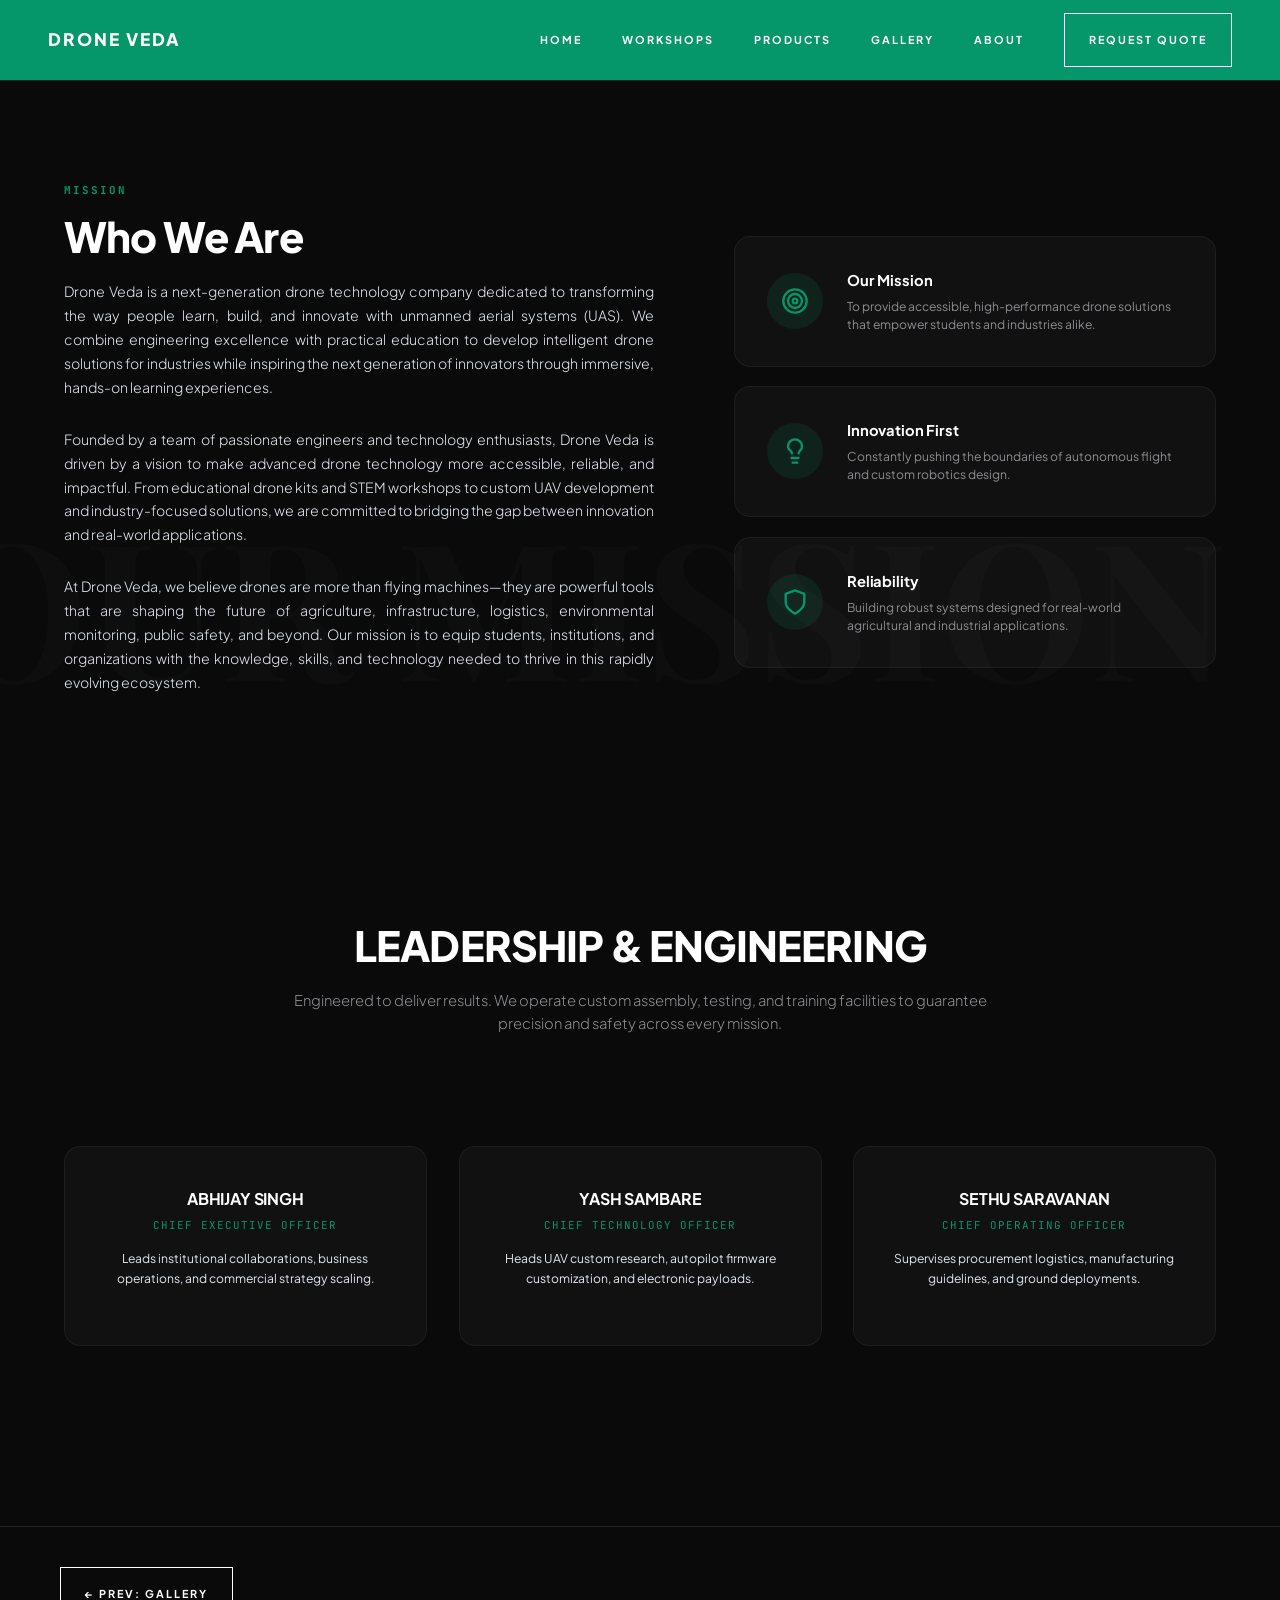
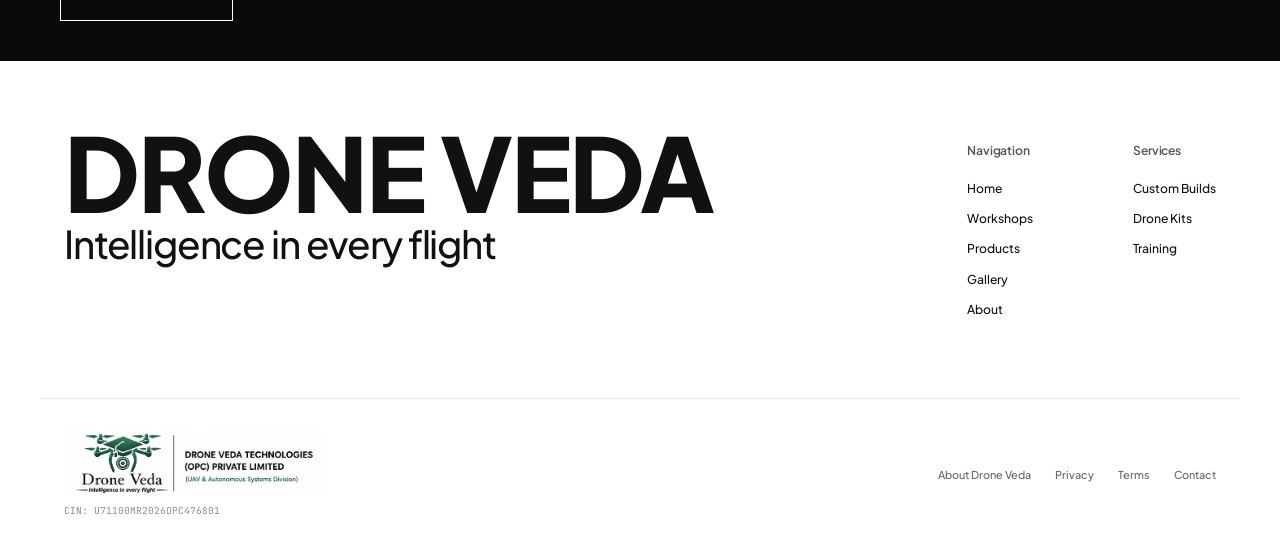
==== pages/about.html @ 7bd740e3 "Refactor directory structure into assets and multi-page layouts; update pages and navigation" ====
<!DOCTYPE html>
<html lang="en">

<head>
  <meta charset="UTF-8">
  <meta name="viewport" content="width=device-width, initial-scale=1.0">
  <meta name="description"
    content="Drone Veda - Commercial UAV systems, custom industrial drones, autonomous agriculture, and institutional robotics training.">
  <title>DRONE VEDA | Intelligence in every flight.</title>

  <link rel="preconnect" href="https://fonts.googleapis.com">
  <link rel="preconnect" href="https://fonts.gstatic.com" crossorigin>
  <link
    href="https://fonts.googleapis.com/css2?family=Playfair+Display:ital,wght@0,400;0,700;1,400&family=Plus+Jakarta+Sans:wght@300;400;500;600;700;800&family=JetBrains+Mono:wght@400;700&display=swap"
    rel="stylesheet">
  <link rel="stylesheet" href="../assets/css/style.css">
</head>

<body>
  <header class="navbar">
    <div class="nav-container">
      <a href="../index.html" class="nav-logo">
        <span class="logo-text">DRONE VEDA</span>
      </a>

      <button class="mobile-toggle" aria-label="Toggle Menu" aria-expanded="false">
        <span class="bar"></span>
        <span class="bar"></span>
        <span class="bar"></span>
      </button>

      <nav class="nav-menu">
        <a href="../index.html" class="nav-link">HOME</a>
        <a href="workshops.html" class="nav-link">WORKSHOPS</a>
        <a href="products.html" class="nav-link">PRODUCTS</a>
        <a href="gallery.html" class="nav-link">GALLERY</a>
        <a href="about.html" class="nav-link active">ABOUT</a>
        <a href="../index.html#contact" class="btn">REQUEST QUOTE</a>
      </nav>
    </div>
  </header>

  <div class="noise-overlay"></div>

  <main style="position: relative; overflow-x: clip;">
    <div>

      <section id="about" class="section" style="padding-top: 180px; padding-bottom: 180px; position: relative;">
        <div class="reveal"
          style="position: absolute; top: 30%; left: -5%; font-size: 15rem; font-family: var(--font-serif); font-weight: 700; color: rgba(255,255,255,0.02); z-index: 0; white-space: nowrap; pointer-events: none;">
          OUR MISSION</div>

        <div class="container">
          <div class="about-grid" style="margin-bottom: 120px; align-items: center;">
            <div class="about-content reveal">
              <span class="section-label">MISSION</span>
              <h2 class="section-title" style="text-transform: none;">Who We Are</h2>

              <p class="about-text">Drone Veda is a next-generation drone technology company dedicated to transforming
                the way people learn, build, and innovate with unmanned aerial systems (UAS). We combine engineering
                excellence with practical education to develop intelligent drone solutions for industries while
                inspiring the next generation of innovators through immersive, hands-on learning experiences.</p>
              <p class="about-text">Founded by a team of passionate engineers and technology enthusiasts, Drone Veda is
                driven by a vision to make advanced drone technology more accessible, reliable, and impactful. From
                educational drone kits and STEM workshops to custom UAV development and industry-focused solutions, we
                are committed to bridging the gap between innovation and real-world applications.</p>
              <p class="about-text">At Drone Veda, we believe drones are more than flying machines—they are powerful
                tools that are shaping the future of agriculture, infrastructure, logistics, environmental monitoring,
                public safety, and beyond. Our mission is to equip students, institutions, and organizations with the
                knowledge, skills, and technology needed to thrive in this rapidly evolving ecosystem.</p>

            </div>

            <div class="about-cards reveal-group" style="display: flex; flex-direction: column; gap: 20px;">
              <div class="reveal-item">
                <div class="feature-card glass-card"
                  style="padding: 32px; display: flex; gap: 24px; align-items: center;">
                  <div class="icon"
                    style="color: var(--logo-green); flex-shrink: 0; display: flex; align-items: center; justify-content: center; width: 56px; height: 56px; background: rgba(16, 185, 129, 0.1); border-radius: 50%;">
                    <svg width="28" height="28" viewBox="0 0 24 24" fill="none" stroke="currentColor" stroke-width="2"
                      stroke-linecap="round" stroke-linejoin="round">
                      <circle cx="12" cy="12" r="10"></circle>
                      <circle cx="12" cy="12" r="6"></circle>
                      <circle cx="12" cy="12" r="2"></circle>
                    </svg>
                  </div>
                  <div>
                    <h4
                      style="font-size: 1.15rem; font-weight: 700; color: var(--text-primary); margin-bottom: 6px; font-family: var(--font-family);">
                      Our Mission</h4>
                    <p style="color: var(--text-muted); font-size: 0.95rem; line-height: 1.5; margin: 0;">To provide
                      accessible, high-performance drone solutions that empower students and industries alike.</p>
                  </div>
                </div>
              </div>

              <div class="reveal-item">
                <div class="feature-card glass-card"
                  style="padding: 32px; display: flex; gap: 24px; align-items: center;">
                  <div class="icon"
                    style="color: var(--logo-green); flex-shrink: 0; display: flex; align-items: center; justify-content: center; width: 56px; height: 56px; background: rgba(16, 185, 129, 0.1); border-radius: 50%;">
                    <svg align-items="center" ; width="28" height="28" viewBox="0 0 24 24" fill="none"
                      stroke="currentColor" stroke-width="2" stroke-linecap="round" stroke-linejoin="round">
                      <path d="M9 18h6"></path>
                      <path d="M10 22h4"></path>
                      <path
                        d="M15.09 14c.18-.98.65-1.74 1.41-2.5A4.65 4.65 0 0 0 18 8 6 6 0 0 0 6 8c0 1.5.8 2.8 2 3.5.75.75 1.23 1.52 1.41 2.5">
                      </path>
                    </svg>
                  </div>
                  <div>
                    <h4
                      style="font-size: 1.15rem; font-weight: 700; color: var(--text-primary); margin-bottom: 6px; font-family: var(--font-family);">
                      Innovation First</h4>
                    <p style="color: var(--text-muted); font-size: 0.95rem; line-height: 1.5; margin: 0;">Constantly
                      pushing the boundaries of autonomous flight and custom robotics design.</p>
                  </div>
                </div>
              </div>

              <div class="reveal-item">
                <div class="feature-card glass-card"
                  style="padding: 32px; display: flex; gap: 24px; align-items: center;">
                  <div class="icon"
                    style="color: var(--logo-green); flex-shrink: 0; display: flex; align-items: center; justify-content: center; width: 56px; height: 56px; background: rgba(16, 185, 129, 0.1); border-radius: 50%;">
                    <svg width="28" height="28" viewBox="0 0 24 24" fill="none" stroke="currentColor" stroke-width="2"
                      stroke-linecap="round" stroke-linejoin="round">
                      <path d="M12 22s8-4 8-10V5l-8-3-8 3v7c0 6 8 10 8 10z"></path>
                    </svg>
                  </div>
                  <div>
                    <h4
                      style="font-size: 1.15rem; font-weight: 700; color: var(--text-primary); margin-bottom: 6px; font-family: var(--font-family);">
                      Reliability</h4>
                    <p style="color: var(--text-muted); font-size: 0.95rem; line-height: 1.5; margin: 0;">Building
                      robust systems designed for real-world agricultural and industrial applications.</p>
                  </div>
                </div>
              </div>

            </div>
          </div>

          <div class="section-header reveal"
            style="text-align: center; margin-left: auto; margin-right: auto; margin-top: 200px;">
            <h2 class="section-title">LEADERSHIP & ENGINEERING</h2>
            <p class="section-desc">Engineered to deliver results. We operate custom assembly, testing, and training
              facilities to guarantee precision and safety across every mission.</p>
          </div>

          <div class="projects-grid reveal-group">
            <div class="reveal-item">
              <div class="project-card glass-card"
                style="padding: 40px; text-align: center; display: flex; flex-direction: column; align-items: center;">
                <h4
                  style="font-size: 1.25rem; font-weight: 700; text-transform: uppercase; margin-bottom: 6px; font-family: var(--font-family);">
                  ABHIJAY SINGH</h4>
                <p
                  style="color: var(--logo-green); font-size: 0.85rem; letter-spacing: 1px; text-transform: uppercase; margin-bottom: 16px; font-family: var(--font-mono);">
                  CHIEF EXECUTIVE OFFICER</p>
                <p style="font-size: 0.95rem; line-height: 1.6;">Leads institutional collaborations, business
                  operations, and commercial strategy scaling.</p>
              </div>
            </div>

            <div class="reveal-item">
              <div class="project-card glass-card"
                style="padding: 40px; text-align: center; display: flex; flex-direction: column; align-items: center;">
                <h4
                  style="font-size: 1.25rem; font-weight: 700; text-transform: uppercase; margin-bottom: 6px; font-family: var(--font-family);">
                  YASH SAMBARE</h4>
                <p
                  style="color: var(--logo-green); font-size: 0.85rem; letter-spacing: 1px; text-transform: uppercase; margin-bottom: 16px; font-family: var(--font-mono);">
                  CHIEF TECHNOLOGY OFFICER</p>
                <p style="font-size: 0.95rem; line-height: 1.6;">Heads UAV custom research, autopilot firmware
                  customization, and electronic payloads.</p>
              </div>
            </div>

            <div class="reveal-item">
              <div class="project-card glass-card"
                style="padding: 40px; text-align: center; display: flex; flex-direction: column; align-items: center;">
                <h4
                  style="font-size: 1.25rem; font-weight: 700; text-transform: uppercase; margin-bottom: 6px; font-family: var(--font-family);">
                  SETHU SARAVANAN</h4>
                <p
                  style="color: var(--logo-green); font-size: 0.85rem; letter-spacing: 1px; text-transform: uppercase; margin-bottom: 16px; font-family: var(--font-mono);">
                  CHIEF OPERATING OFFICER</p>
                <p style="font-size: 0.95rem; line-height: 1.6;">Supervises procurement logistics, manufacturing
                  guidelines, and ground deployments.</p>
              </div>
            </div>
          </div>
        </div>
      </section>
      <div class="page-navigation"
        style="display: flex; justify-content: space-between; max-width: 1200px; margin: 0 auto; padding: 40px 20px;">
        <a href="gallery.html" class="btn"
          style="background: transparent; border: 1px solid var(--border-color);">&larr; PREV: GALLERY</a>
        <div></div>
      </div>

      <footer class="modern-footer">
        <div class="footer-top container">
          <div class="footer-brand" style="display: flex; flex-direction: column; gap: 10px;">
            <h1 class="huge-footer-text" style="font-size: 8vw; margin-bottom: 0; margin-top: -10px;">DRONE VEDA</h1>
            <div class="footer-tagline-huge">
              Intelligence in every flight
            </div>
          </div>
          <div class="footer-links-grid">
            <div class="footer-column">
              <h4 class="footer-col-title">Navigation</h4>
              <a href="../index.html" class="footer-link">Home</a>
              <a href="workshops.html" class="footer-link">Workshops</a>
              <a href="products.html" class="footer-link">Products</a>
              <a href="gallery.html" class="footer-link">Gallery</a>
              <a href="about.html" class="footer-link">About</a>
            </div>
                        <div class="footer-column">
              <h4 class="footer-col-title">Services</h4>
              <a href="products.html" class="footer-link">Custom Builds</a>
              <a href="products.html" class="footer-link">Drone Kits</a>
              <a href="workshops.html" class="footer-link">Training</a>
            </div>
          </div>
        </div>



        <div class="footer-bottom-bar container">
          <div style="display: flex; flex-direction: column; gap: 4px;">
            <a href="../index.html" class="footer-logo-small">
            <img src="../assets/img/logo-footer.png" alt="Drone Veda" style="height: 64px;">
          </a>
            <span style="font-size: 0.75rem; color: var(--text-muted); font-family: var(--font-mono);">CIN: U71100MR2026OPC476801</span>
          </div>
          <div class="footer-legal-links">
            <a href="about.html" class="footer-link-small">About Drone Veda</a>
            <a href="privacy.html" class="footer-link-small">Privacy</a>
            <a href="terms.html" class="footer-link-small">Terms</a>
            <a href="../index.html#contact" class="footer-link-small">Contact</a>
          </div>
        </div>
      </footer>
    </div>
  </main>

  <script src="../assets/js/script.js"></script>
</body>

</html>
---- assets/css/style.css ----
:root {
  --bg-primary: #0a0a0a;
  --bg-secondary: #0a0a0a;
  --bg-tertiary: #0a0a0a;
  --bg-alt: ;
  --logo-green: #059669; 
  
  --text-primary: #ffffff;
  --text-secondary: #e2e8f0;
  --text-muted: #8e8e93;
  
  --accent-color: var(--logo-green);
  --accent-hover: #047857;
  
  --border-color: #222222;
  --border-hover: #333333;
  
  --error-color: #fa4856;
  --success-color: var(--logo-green);
  
  --glass-bg: rgba(10, 10, 10, 0.65);
  --glass-border: rgba(255, 255, 255, 0.08);
  --glass-shadow: 0 8px 32px 0 rgba(0, 0, 0, 0.5);
  
  --font-family: 'Plus Jakarta Sans', system-ui, -apple-system, sans-serif;
  --font-serif: 'Playfair Display', serif;
  --font-mono: 'JetBrains Mono', monospace;
  
  --transition-fast: 0.15s ease;
  --transition-normal: 0.3s cubic-bezier(0.16, 1, 0.3, 1);
  --transition-slow: 0.8s cubic-bezier(0.16, 1, 0.3, 1);
  
  --max-width: 1200px;
}

*, *::before, *::after {
  box-sizing: border-box;
  margin: 0;
  padding: 0;
}

html {
  font-size: 80%;
  scroll-behavior: smooth;
  scrollbar-width: thin;
  scrollbar-color: var(--border-hover) var(--bg-primary);
}

/* FIXED: Changed overflow-x: hidden to overflow-x: clip */
body {
  font-family: var(--font-family);
  background-color: var(--bg-primary);
  color: var(--text-secondary);
  line-height: 1.5;
  overflow-x: clip; 
  -webkit-font-smoothing: antialiased;
  -moz-osx-font-smoothing: grayscale;
}
x
.noise-overlay {
  position: fixed;
  top: 0; left: 0; width: 100vw; height: 100vh;
  pointer-events: none;
  z-index: 9999;
  opacity: 0.02; 
  background-image: radial-gradient(rgb(23, 23, 23) 1px, transparent 1.5px);
  background-size: 5px 5px;
}

.bg-alt {
  background-color: var(--bg-alt) !important;
}

.bg-logo-green {
  background: var(--logo-green) !important;
}

.bg-logo-green .section-title, 
.bg-logo-green .section-label,
.bg-logo-green .section-desc {
  color: #ffffff;
}
.bg-logo-green .btn-primary {
  border-color: #ffffff;
  color: #ffffff;
}
.bg-logo-green .btn-primary:hover {
  background-color: #ffffff;
  color: var(--logo-green);
}

.text-accent {
  color: var(--logo-green);
}

:focus-visible {
  outline: 2px solid var(--text-primary);
  outline-offset: 4px;
}

.container {
  width: 100%;
  max-width: var(--max-width);
  margin: 0 auto;
  padding: 0 24px;
}

.section {
  padding: 120px 0;
  border-bottom: 1px solid var(--border-color);
  scroll-margin-top: 80px;
  min-height: 100vh;
  display: flex;
  flex-direction: column;
  justify-content: center;
}

@media (max-width: 768px) {
  .section {
    padding: 80px 0;
    min-height: auto;
  }
}

.bg-contrast {
  background-color: var(--bg-tertiary) !important;
}

.spacious-divider {
  border: 0;
  height: 1px;
  background: rgba(255, 255, 255, 0.1);
  margin: 0 auto;
  width: 90%;
  max-width: var(--max-width);
}

.section-header {
  max-width: 700px;
  margin-bottom: 60px;
}

.section-label {
  display: inline-block;
  font-family: var(--font-mono);
  font-size: 0.85rem;
  font-weight: 700;
  color: var(--logo-green);
  text-transform: uppercase;
  letter-spacing: 2px;
  margin-bottom: 16px;
}

.section-title {
  font-size: clamp(2.2rem, 4.5vw, 3.25rem);
  font-weight: 800;
  line-height: 1.1;
  color: var(--text-primary);
  margin-bottom: 20px;
  letter-spacing: -0.02em;
  text-transform: uppercase;
}

.section-desc {
  font-size: 1.15rem;
  color: var(--text-muted);
  line-height: 1.6;
  font-weight: 300;
}

h1, h2, h3, h4, h5, h6 {
  color: var(--text-primary);
  letter-spacing: -0.01em;
}

a {
  color: inherit;
  text-decoration: none;
  transition: color var(--transition-fast);
}

.btn {
  display: inline-flex !important;
  align-items: center !important;
  justify-content: center !important;
  font-family: var(--font-family) !important;
  font-size: 0.85rem !important;
  font-weight: 700 !important;
  text-transform: uppercase !important;
  letter-spacing: 2px !important;
  padding: 12px 24px !important;
  cursor: pointer !important;
  white-space: nowrap !important;
  transition: all var(--transition-normal) !important;
  
  border: 1px solid #fff !important;
  background-color: transparent !important;
  color: #fff !important;
  text-decoration: none !important;
  
  min-height: 54px !important;
  position: relative !important;
  overflow: hidden !important;
  text-align: center !important;
  width: auto !important;
  box-shadow: none !important;
}

@media (max-width: 768px) {
  .btn {
    width: 100% !important;
    padding: 16px 20px !important;
  }
}

.btn:hover {
  border-color: transparent !important;
  color: #000 !important;
  background-color: #fff !important;
  box-shadow: none !important;
}

.btn:active {
  background-color: var(--bg-primary) !important;
  border-color: var(--bg-primary) !important;
  color: var(--text-primary) !important;
}

.btn-block {
  display: flex;
  width: 100%;
}

.navbar {
  position: fixed;
  top: 0;
  left: 0;
  right: 0;
  z-index: 100;
  background-color: var(--logo-green);
  backdrop-filter: blur(20px);
  -webkit-backdrop-filter: blur(20px);
  border-bottom: 1px solid var(--border-color);
  transition: background-color var(--transition-normal), padding var(--transition-normal);
}

.nav-container {
  display: flex;
  align-items: center;
  justify-content: space-between;
  height: 80px;
  max-width: 100%;
  margin: 0 auto;
  padding: 0 48px;
}

.nav-logo {
  display: flex;
  align-items: center;
  gap: 12px;
}

.logo-text {
  font-size: 1.35rem;
  font-weight: 800;
  letter-spacing: 2px;
  color: var(--text-primary);
}

.nav-menu {
  display: flex;
  align-items: center;
  gap: 40px;
}

.nav-link {
  font-size: 0.85rem;
  font-weight: 700;
  text-transform: uppercase;
  letter-spacing: 2px;
  color: var(--text-primary);
  padding: 8px 0;
  position: relative;
}

.nav-link::after {
  content: '';
  position: absolute;
  bottom: 0;
  left: 0;
  width: 100%;
  height: 1px;
  background-color: var(--text-primary);
  transform: scaleX(0);
  transform-origin: right;
  transition: transform var(--transition-normal);
}

.nav-link:hover::after {
  transform: scaleX(1);
  transform-origin: left;
}

.mobile-toggle {
  display: none;
  flex-direction: column;
  justify-content: space-between;
  width: 20px;
  height: 14px;
  background: transparent;
  border: none;
  cursor: pointer;
  z-index: 105;
}

.mobile-toggle .bar {
  width: 100%;
  height: 2px;
  background-color: var(--text-primary);
  transition: transform var(--transition-normal), opacity var(--transition-normal);
}

@media (max-width: 768px) {
  .mobile-toggle {
    display: flex;
  }
  
  .nav-menu {
    position: fixed;
    top: 80px;
    left: 0;
    right: 0;
    height: calc(100vh - 80px);
    background-color: rgba(0, 0, 0, 0.85);
    backdrop-filter: blur(20px);
    -webkit-backdrop-filter: blur(20px);
    flex-direction: column;
    padding: 60px 24px;
    gap: 32px;
    transform: translateX(100%);
    transition: transform var(--transition-normal);
    z-index: 99;
    border-top: 1px solid var(--border-color);
  }
  
  .nav-menu.active {
    transform: translateX(0);
  }
  
  .nav-link {
    width: 100%;
    text-align: center;
    font-size: 1.1rem;
    letter-spacing: 3px;
    padding: 12px 0;
  }
  
  .nav-btn {
    width: 100%;
    text-align: center;
    font-size: 1rem;
    letter-spacing: 3px;
    padding: 16px 0;
    margin-top: 24px;
  }
  
  .mobile-toggle[aria-expanded="true"] .bar:nth-child(1) {
    transform: translateY(6px) rotate(45deg);
  }
  
  .mobile-toggle[aria-expanded="true"] .bar:nth-child(2) {
    opacity: 0;
  }
  
  .mobile-toggle[aria-expanded="true"] .bar:nth-child(3) {
    transform: translateY(-6px) rotate(-45deg);
  }
}

.hero-section {
  position: relative;
  height: 100vh;
  display: flex;
  align-items: flex-end;
  padding-bottom: 12%;
  overflow: hidden;
}

.hero-video-container {
  position: absolute;
  top: 0;
  left: 0;
  width: 100%;
  height: 100%;
  z-index: 1;
}

.hero-video {
  width: 100%;
  height: 100%;
  object-fit: cover;
  opacity: 0.7;
}

.hero-overlay {
  position: absolute;
  top: 0;
  left: 0;
  width: 100%;
  height: 100%;
  background: linear-gradient(180deg, 
    rgba(0, 0, 0, 0.4) 0%, 
    rgba(0, 0, 0, 0.7) 60%, 
    rgba(0, 0, 0, 0.95) 100%
  );
  z-index: 2;
}

.hero-content {
  position: relative;
  z-index: 10;
  max-width: 800px;
}

.hero-badge {
  display: inline-block;
  font-size: 1.5rem;
  font-weight: 200;
  text-transform: uppercase;
  letter-spacing: 4px;
  line-height: 1.05;
  color: var(--text-primary);
  margin-bottom: 30px;
}

.hero-title {
  font-size: clamp(3rem, 6vw, 5rem);
  font-weight: 1000;
  line-height: 1.05;
  letter-spacing: 0.02em;
  color: var(--text-primary);
  margin-bottom: 15px;
  text-transform: uppercase;
}

.hero-subtitle {
  font-size: clamp(0.9rem, 2vw, 1rem);
  color: var(--text-secondary);
  line-height: 1.2;
  margin-bottom: 15px;
  max-width: 400px;
  font-weight: 100;
  letter-spacing: 0.2em;
}

.hero-actions {
  display: flex;
  gap: 20px;
  flex-wrap: wrap;
}

@media (max-width: 576px) {
  .hero-actions .btn {
    width: 100%;
  }
}

.projects-grid {
  display: grid;
  grid-template-columns: repeat(3, 1fr);
  gap: 32px;
}

@media (max-width: 992px) {
  .projects-grid {
    grid-template-columns: repeat(2, 1fr);
  }
}

@media (max-width: 768px) {
  .projects-grid {
    grid-template-columns: 1fr;
    gap: 40px;
  }
}

.project-card {
  background-color: var(--bg-secondary);
  border: 1px solid var(--border-color);
  margin-top: 50px;
  height: auto;
  min-height: 200px;
}

.project-image-wrapper {
  position: relative;
  aspect-ratio: 16 / 10;
  width: 100%;
  background-color: var(--bg-tertiary);
  overflow: hidden;
}

.project-img {
  width: 100%;
  height: 100%;
  object-fit: cover;
}

.about-grid {
  display: grid;
  grid-template-columns: 1.1fr 0.9fr;
  gap: 80px;
}

@media (max-width: 992px) {
  .about-grid {
    grid-template-columns: 1fr;
    gap: 60px;
  }
}

.about-text {
  font-size: 1.1rem;
  line-height: 1.7;
  color: var(--text-secondary);
  margin-bottom: 28px;
  font-weight: 300;
  text-align: justify;
}

.contact-grid {
  display: grid;
  grid-template-columns: 0.95fr 1.05fr;
  gap: 80px;
  align-items: flex-start;
}

@media (max-width: 992px) {
  .contact-grid {
    grid-template-columns: 1fr;
    gap: 60px;
  }
}

.trust-box {
  background-color: var(--bg-secondary);
  border: 1px solid var(--border-color);
  padding: 28px;
  min-height: 150px;
  height: auto;
}

.trust-title {
  font-size: 0.9rem;
  font-weight: 700;
  color: var(--text-primary);
  margin-bottom: 5px;
  letter-spacing: 1.5px;
  text-transform: uppercase;
}

.trust-desc {
  font-size: 0.9rem;
  color: var(--text-muted);
  line-height: 1.8;
  font-weight: 300;
}

.form-wrapper {
  background-color: var(--bg-secondary);
  border: 1px solid var(--border-color);
  padding: 48px;
}

@media (max-width: 576px) {
  .form-wrapper {
    padding: 32px 24px;
  }
}

.form-group {
  margin-bottom: 24px;
  position: relative;
}

.form-label {
  display: block;
  font-size: 0.8rem;
  font-weight: 700;
  letter-spacing: 1.5px;
  color: var(--text-primary);
  margin-bottom: 10px;
}

.form-control {
  width: 100%;
  font-family: var(--font-family);
  font-size: 0.95rem;
  background-color: var(--bg-primary);
  border: 1px solid var(--border-color);
  color: var(--text-primary);
  padding: 14px 16px;
  border-radius: 0px;
  transition: border-color var(--transition-fast);
  appearance: none;
}

.form-control::placeholder {
  color: #ffffff;
}

.form-control:focus {
  outline: none;
  border-color: var(--logo-green);
}

.modern-footer {
  background-color: #ffffff;
  color: #111111;
  padding: 80px 0 32px;
  font-family: var(--font-family);
  overflow: hidden;
}

.footer-top {
  display: flex;
  justify-content: space-between;
  align-items: flex-start;
  gap: 60px;
  margin-bottom: 80px;
  flex-wrap: wrap;
}

.footer-tagline-huge {
  font-size: clamp(2rem, 4vw, 3rem);
  font-weight: 500;
  line-height: 1.1;
  letter-spacing: -0.03em;
  max-width: 100%;
  color: #111111;
}

.footer-links-grid {
  display: flex;
  gap: 100px;
}

.footer-column {
  display: flex;
  flex-direction: column;
  gap: 12px;
}

.footer-col-title {
  font-size: 0.95rem;
  font-weight: 600;
  color: #555555;
  margin-bottom: 8px;
}

.footer-link {
  font-size: 0.95rem;
  font-weight: 500;
  color: #111111;
  transition: opacity 0.2s;
}

.footer-link:hover {
  opacity: 0.6;
}

.footer-middle {
  width: 100%;
  display: flex;
  justify-content: center;
  overflow: hidden;
  margin-bottom: 24px;
}

.huge-footer-text {
  font-size: 10.5vw;
  font-weight: 800;
  line-height: 0.8;
  letter-spacing: -0.02em;
  color: #111111;
  text-transform: uppercase;
  margin: 0;
  padding: 0;
  white-space: nowrap;
}

.footer-bottom-bar {
  display: flex;
  justify-content: space-between;
  align-items: center;
  padding-top: 32px;
  border-top: 1px solid rgba(0, 0, 0, 0.1);
  flex-wrap: wrap;
  gap: 24px;
}

.footer-legal-links {
  display: flex;
  gap: 24px;
}

.footer-link-small {
  font-size: 0.85rem;
  font-weight: 500;
  color: #666666;
}

.footer-link-small:hover {
  color: #111111;
}

@media (max-width: 768px) {
  .footer-top {
    flex-direction: column;
    gap: 48px;
  }
  .footer-links-grid {
    gap: 48px;
    width: 100%;
    justify-content: space-between;
  }
  .huge-footer-text {
    font-size: 16vw;
  }
  .footer-bottom-bar {
    flex-direction: column;
    align-items: flex-start;
  }
}

.tier-card { display: flex; flex-direction: column; background: var(--bg-card); padding: 40px; border: 1px solid var(--border-color); }
.tier-card.border-accent { border-top: 4px solid var(--text-primary); }
.tier-name { font-size: 0.75rem; font-weight: 700; letter-spacing: 2px; color: var(--text-muted);}
.tier-title { font-size: 1.5rem; font-weight: 800; margin: 0px 0; color: var(--text-primary); }
.tier-audience { font-size: 0.85rem; color: #aaa; margin-bottom: 24px; letter-spacing: 0.5px; }
.tier-desc { font-size: 0.95rem; margin-bottom: 24px; }
.tier-features { flex-grow: 1; border-top:0px solid var(--border-color); padding-top: 24px; margin-bottom: 32px; padding: 0; list-style: none;}
.tier-features li { font-size: 0.85rem; margin-bottom: 12px; position: relative; padding-left: 24px; color: var(--text-secondary); }
.tier-features li::before { content: ''; position: absolute; left: 0; top: 3px; width: 14px; height: 14px; background-image: url("data:image/svg+xml;charset=UTF-8,%3Csvg xmlns='http://www.w3.org/2000/svg' width='24' height='24' viewBox='0 0 24 24' fill='none' stroke='%238e8e93' stroke-width='2' stroke-linecap='round' stroke-linejoin='round'%3E%3Cpolyline points='9 18 15 12 9 6'%3E%3C/polyline%3E%3C/svg%3E"); background-size: contain; background-repeat: no-repeat; }

.tier-card {
  background-color: var(--bg-secondary);
  border: 1px solid transparent;
}

.trust-box, .tier-card, .project-card, .nav-grid-card {
  /* removed rigid black background overrides so glass-card styling works */
}

.contact-section {
  background: #000000 !important;
}

.grid-4 { display: grid; grid-template-columns: repeat(4, 1fr); gap: 24px; }
.grid-2 { display: grid; grid-template-columns: repeat(2, 1fr); gap: 32px; }
@media (max-width: 992px) { .grid-4 { grid-template-columns: repeat(2, 1fr); } }
@media (max-width: 768px) { .grid-4, .grid-2 { grid-template-columns: 1fr; } }

.glass-panel {
  background: var(--glass-bg);
  backdrop-filter: blur(12px);
  -webkit-backdrop-filter: blur(12px);
  border: 1px solid var(--glass-border);
  box-shadow: var(--glass-shadow);
  border-radius: 12px;
}

.glass-card {
  background: rgba(255, 255, 255, 0.03);
  backdrop-filter: blur(10px);
  -webkit-backdrop-filter: blur(10px);
  border: 1.5px solid rgba(255, 255, 255, 0.05);
  border-radius: 16px;
  box-shadow: 0 0px 0px rgba(0, 0, 0, 0.2);
  transition: border-color 0.2s ease;
}

.glass-card:hover {
  border-color: rgba(39, 110, 101, 0.4);
}

/* --------------------------------------
   VOX-STYLE INTERACTIVE SVG ELEMENTS
   -------------------------------------- */
.vox-element {
  position: absolute;
  pointer-events: auto;
  z-index: 0;
  overflow: visible;
  transition: filter 0.4s cubic-bezier(0.16, 1, 0.3, 1);
}

.vox-element path, 
.vox-element circle, 
.vox-element rect {
  fill: none;
  stroke: var(--logo-green);
  stroke-width: 1.5px;
  opacity: 0.5;
  /* FIXED: Ensure override of any HTML dash attributes */
  stroke-dasharray: 100 !important; 
}

.vox-element:hover {
  filter: drop-shadow(0 0 16px rgba(16, 185, 129, 0.6));
  cursor: crosshair;
}

.vox-element:hover path, 
.vox-element:hover circle, 
.vox-element:hover rect {
  opacity: 1;
  stroke-width: 2px;
}

@keyframes vox-draw-shift {
  0% { stroke-dashoffset: 100; transform: translateY(100px); }
  100% { stroke-dashoffset: 0; transform: translateY(-50px); }
}

@keyframes vox-draw-spin {
  0% { stroke-dashoffset: 100; transform: scale(0.6) rotate(-15deg); }
  100% { stroke-dashoffset: 0; transform: scale(1.1) rotate(15deg); }
}

@keyframes vox-radar-spin {
  0% { stroke-dashoffset: 100; transform: rotate(0deg) scale(0.8); }
  100% { stroke-dashoffset: 0; transform: rotate(180deg) scale(1); }
}

@keyframes vox-circuit-flow {
  0% { stroke-dashoffset: 100; transform: translateX(-100px); }
  100% { stroke-dashoffset: 0; transform: translateX(50px); }
}

.vox-wave path, .vox-wave circle {
  animation: vox-draw-shift linear both;
  animation-timeline: view();
  animation-range: entry 0% cover 60%;
}

.vox-blueprint path, .vox-blueprint rect, .vox-blueprint circle {
  transform-origin: center;
  animation: vox-draw-spin linear both;
  animation-timeline: view();
  animation-range: entry 10% cover 70%;
}

.vox-radar path, .vox-radar circle {
  transform-origin: center;
  animation: vox-radar-spin linear both;
  animation-timeline: view();
  animation-range: entry -10% cover 80%;
}

.vox-circuit path, .vox-circuit rect, .vox-circuit circle {
  animation: vox-circuit-flow linear both;
  animation-timeline: view();
  animation-range: entry 10% cover 50%;
}

/* --------------------------------------
   SCROLL REVEAL ANIMATIONS 
   -------------------------------------- */

.reveal {
  opacity: 0;
  transform: translateY(40px);
  transition: opacity 0.8s ease-out, transform 0.8s ease-out;
  will-change: opacity, transform;
}

.reveal.visible {
  opacity: 1;
  transform: translateY(0);
}

.reveal-group .reveal-item {
  opacity: 0;
  transform: translateY(40px);
  transition: opacity 0.3s ease-out, transform 0.3s ease-out;
  will-change: opacity, transform;
}

.reveal-group.visible .reveal-item {
  opacity: 1;
  transform: translateY(0);
  transition: opacity 0.8s ease-out, transform 0.8s ease-out;
}

.reveal-group.visible .reveal-item:nth-child(1) { transition-delay: 0.1s; }
.reveal-group.visible .reveal-item:nth-child(2) { transition-delay: 0.3s; }
.reveal-group.visible .reveal-item:nth-child(3) { transition-delay: 0.5s; }
.reveal-group.visible .reveal-item:nth-child(4) { transition-delay: 0.7s; }
.reveal-group.visible .reveal-item:nth-child(5) { transition-delay: 0.9s; }
.reveal-group.visible .reveal-item:nth-child(6) { transition-delay: 1.1s; }
.reveal-group.visible .reveal-item:nth-child(7) { transition-delay: 1.3s; }
.reveal-group.visible .reveal-item:nth-child(8) { transition-delay: 1.5s; }
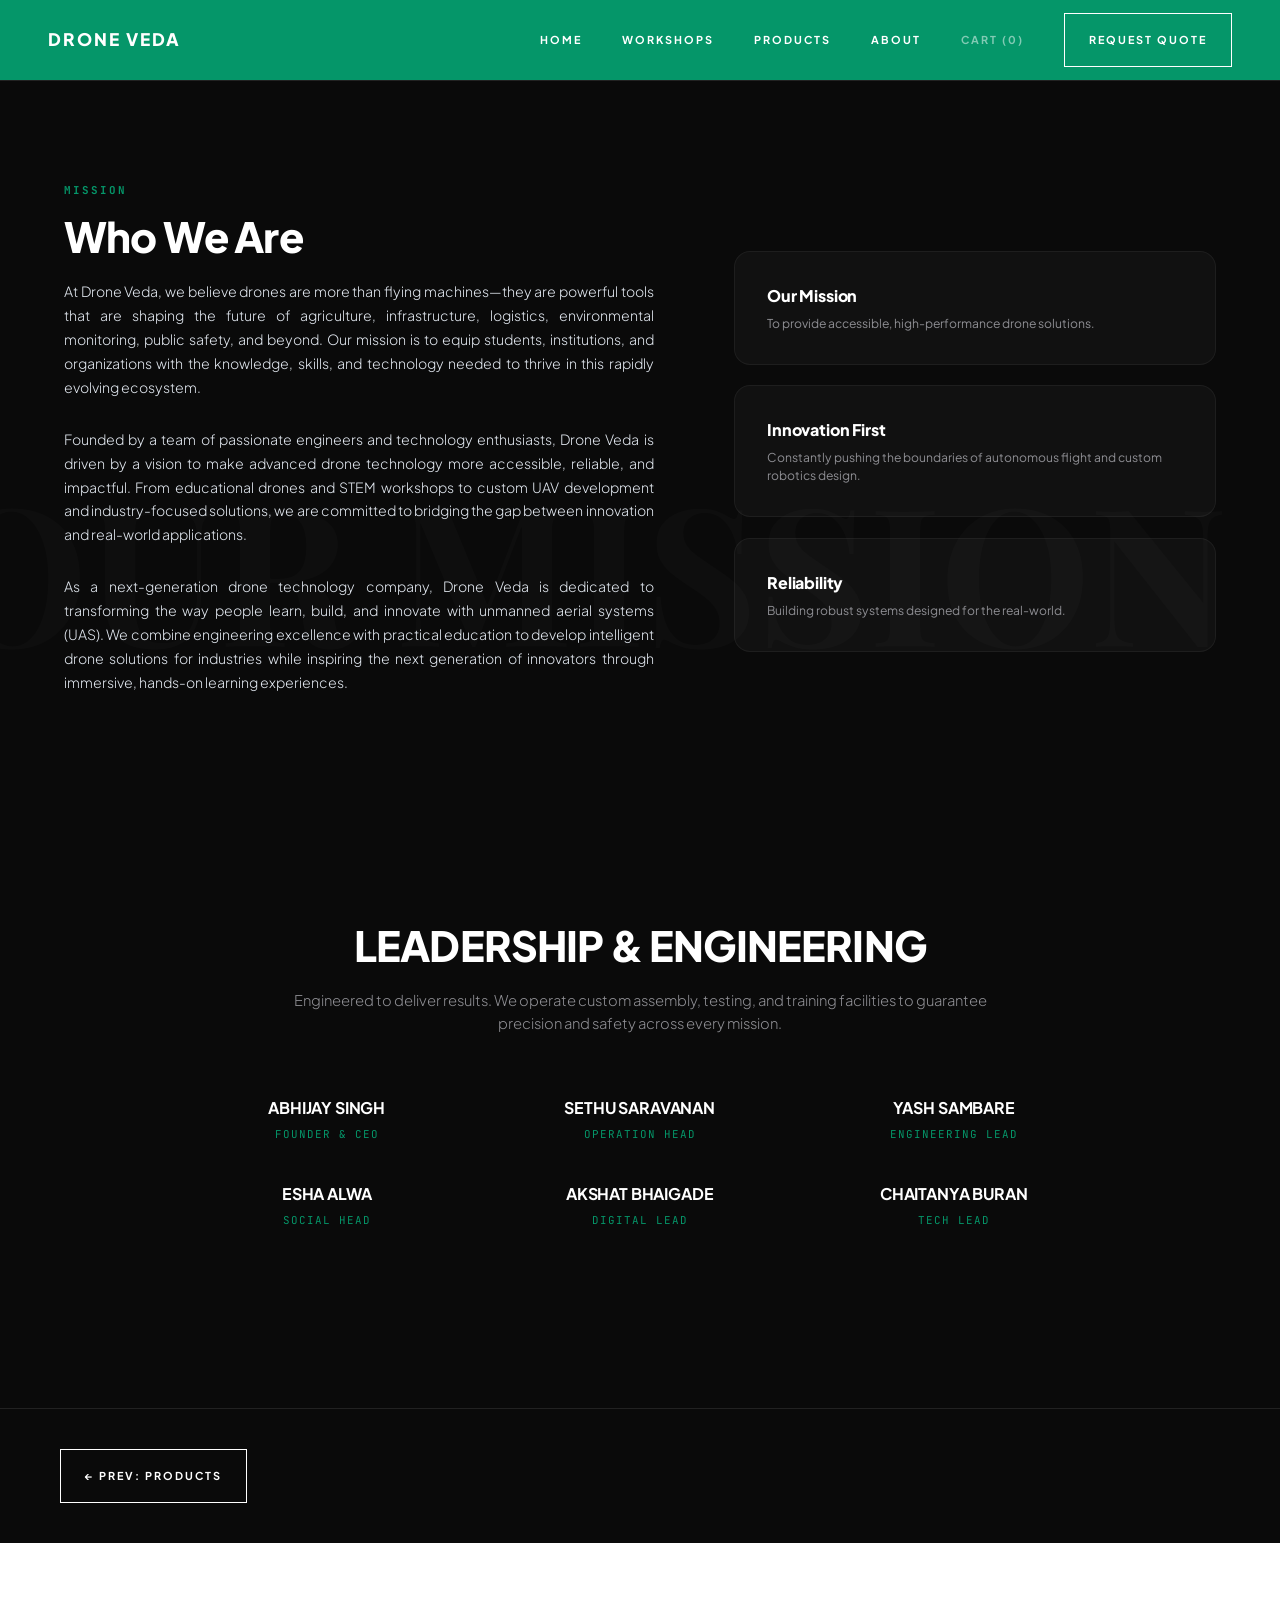
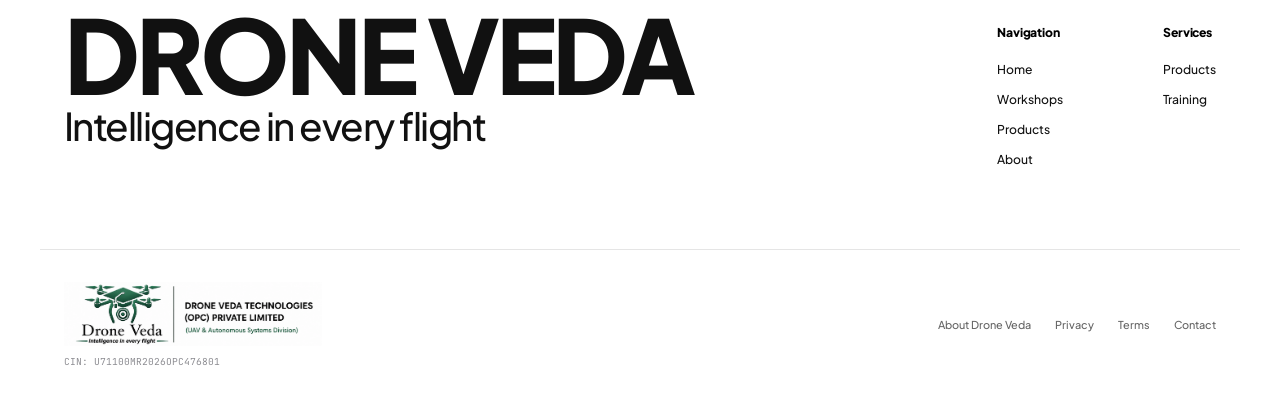
==== commit 1f59e234: "feat: expand website with new pages, Firebase integration, and workshop training content." ====
--- a/pages/about.html
+++ b/pages/about.html
@@ -33,8 +33,9 @@
         <a href="../index.html" class="nav-link">HOME</a>
         <a href="workshops.html" class="nav-link">WORKSHOPS</a>
         <a href="products.html" class="nav-link">PRODUCTS</a>
-        <a href="gallery.html" class="nav-link">GALLERY</a>
         <a href="about.html" class="nav-link active">ABOUT</a>
+        <a href="#" class="nav-link" onclick="alert('Checkout is temporarily disabled.'); return false;"
+          style="opacity: 0.5; pointer-events: none;">CART (<span id="cart-count">0</span>)</a>
         <a href="../index.html#contact" class="btn">REQUEST QUOTE</a>
       </nav>
     </div>
@@ -56,40 +57,32 @@
               <span class="section-label">MISSION</span>
               <h2 class="section-title" style="text-transform: none;">Who We Are</h2>
 
-              <p class="about-text">Drone Veda is a next-generation drone technology company dedicated to transforming
-                the way people learn, build, and innovate with unmanned aerial systems (UAS). We combine engineering
-                excellence with practical education to develop intelligent drone solutions for industries while
-                inspiring the next generation of innovators through immersive, hands-on learning experiences.</p>
-              <p class="about-text">Founded by a team of passionate engineers and technology enthusiasts, Drone Veda is
-                driven by a vision to make advanced drone technology more accessible, reliable, and impactful. From
-                educational drone kits and STEM workshops to custom UAV development and industry-focused solutions, we
-                are committed to bridging the gap between innovation and real-world applications.</p>
               <p class="about-text">At Drone Veda, we believe drones are more than flying machines—they are powerful
                 tools that are shaping the future of agriculture, infrastructure, logistics, environmental monitoring,
                 public safety, and beyond. Our mission is to equip students, institutions, and organizations with the
                 knowledge, skills, and technology needed to thrive in this rapidly evolving ecosystem.</p>
-
+              <p class="about-text">Founded by a team of passionate engineers and technology enthusiasts, Drone Veda is
+                driven by a vision to make advanced drone technology more accessible, reliable, and impactful. From
+                educational drones and STEM workshops to custom UAV development and industry-focused solutions, we
+                are committed to bridging the gap between innovation and real-world applications.</p>
+              <p class="about-text">As a next-generation drone technology company, Drone Veda is dedicated to
+                transforming
+                the way people learn, build, and innovate with unmanned aerial systems (UAS). We combine engineering
+                excellence with practical education to develop intelligent drone solutions for industries while
+                inspiring the next generation of innovators through immersive, hands-on learning experiences.</p>
             </div>
 
             <div class="about-cards reveal-group" style="display: flex; flex-direction: column; gap: 20px;">
               <div class="reveal-item">
                 <div class="feature-card glass-card"
                   style="padding: 32px; display: flex; gap: 24px; align-items: center;">
-                  <div class="icon"
-                    style="color: var(--logo-green); flex-shrink: 0; display: flex; align-items: center; justify-content: center; width: 56px; height: 56px; background: rgba(16, 185, 129, 0.1); border-radius: 50%;">
-                    <svg width="28" height="28" viewBox="0 0 24 24" fill="none" stroke="currentColor" stroke-width="2"
-                      stroke-linecap="round" stroke-linejoin="round">
-                      <circle cx="12" cy="12" r="10"></circle>
-                      <circle cx="12" cy="12" r="6"></circle>
-                      <circle cx="12" cy="12" r="2"></circle>
-                    </svg>
-                  </div>
+
                   <div>
                     <h4
-                      style="font-size: 1.15rem; font-weight: 700; color: var(--text-primary); margin-bottom: 6px; font-family: var(--font-family);">
+                      style="font-size: 1.25rem; font-weight: 900; color: var(--text-primary); margin-bottom: 6px; font-family: var(--font-family);">
                       Our Mission</h4>
                     <p style="color: var(--text-muted); font-size: 0.95rem; line-height: 1.5; margin: 0;">To provide
-                      accessible, high-performance drone solutions that empower students and industries alike.</p>
+                      accessible, high-performance drone solutions.</p>
                   </div>
                 </div>
               </div>
@@ -97,20 +90,10 @@
               <div class="reveal-item">
                 <div class="feature-card glass-card"
                   style="padding: 32px; display: flex; gap: 24px; align-items: center;">
-                  <div class="icon"
-                    style="color: var(--logo-green); flex-shrink: 0; display: flex; align-items: center; justify-content: center; width: 56px; height: 56px; background: rgba(16, 185, 129, 0.1); border-radius: 50%;">
-                    <svg align-items="center" ; width="28" height="28" viewBox="0 0 24 24" fill="none"
-                      stroke="currentColor" stroke-width="2" stroke-linecap="round" stroke-linejoin="round">
-                      <path d="M9 18h6"></path>
-                      <path d="M10 22h4"></path>
-                      <path
-                        d="M15.09 14c.18-.98.65-1.74 1.41-2.5A4.65 4.65 0 0 0 18 8 6 6 0 0 0 6 8c0 1.5.8 2.8 2 3.5.75.75 1.23 1.52 1.41 2.5">
-                      </path>
-                    </svg>
-                  </div>
+
                   <div>
                     <h4
-                      style="font-size: 1.15rem; font-weight: 700; color: var(--text-primary); margin-bottom: 6px; font-family: var(--font-family);">
+                      style="font-size: 1.25rem; font-weight: 900; color: var(--text-primary); margin-bottom: 6px; font-family: var(--font-family);">
                       Innovation First</h4>
                     <p style="color: var(--text-muted); font-size: 0.95rem; line-height: 1.5; margin: 0;">Constantly
                       pushing the boundaries of autonomous flight and custom robotics design.</p>
@@ -121,19 +104,13 @@
               <div class="reveal-item">
                 <div class="feature-card glass-card"
                   style="padding: 32px; display: flex; gap: 24px; align-items: center;">
-                  <div class="icon"
-                    style="color: var(--logo-green); flex-shrink: 0; display: flex; align-items: center; justify-content: center; width: 56px; height: 56px; background: rgba(16, 185, 129, 0.1); border-radius: 50%;">
-                    <svg width="28" height="28" viewBox="0 0 24 24" fill="none" stroke="currentColor" stroke-width="2"
-                      stroke-linecap="round" stroke-linejoin="round">
-                      <path d="M12 22s8-4 8-10V5l-8-3-8 3v7c0 6 8 10 8 10z"></path>
-                    </svg>
-                  </div>
+
                   <div>
                     <h4
-                      style="font-size: 1.15rem; font-weight: 700; color: var(--text-primary); margin-bottom: 6px; font-family: var(--font-family);">
+                      style="font-size: 1.25rem; font-weight: 900; color: var(--text-primary); margin-bottom: 6px; font-family: var(--font-family);">
                       Reliability</h4>
                     <p style="color: var(--text-muted); font-size: 0.95rem; line-height: 1.5; margin: 0;">Building
-                      robust systems designed for real-world agricultural and industrial applications.</p>
+                      robust systems designed for the real-world.</p>
                   </div>
                 </div>
               </div>
@@ -148,55 +125,68 @@
               facilities to guarantee precision and safety across every mission.</p>
           </div>
 
-          <div class="projects-grid reveal-group">
-            <div class="reveal-item">
-              <div class="project-card glass-card"
-                style="padding: 40px; text-align: center; display: flex; flex-direction: column; align-items: center;">
-                <h4
-                  style="font-size: 1.25rem; font-weight: 700; text-transform: uppercase; margin-bottom: 6px; font-family: var(--font-family);">
-                  ABHIJAY SINGH</h4>
-                <p
-                  style="color: var(--logo-green); font-size: 0.85rem; letter-spacing: 1px; text-transform: uppercase; margin-bottom: 16px; font-family: var(--font-mono);">
-                  CHIEF EXECUTIVE OFFICER</p>
-                <p style="font-size: 0.95rem; line-height: 1.6;">Leads institutional collaborations, business
-                  operations, and commercial strategy scaling.</p>
-              </div>
-            </div>
-
-            <div class="reveal-item">
-              <div class="project-card glass-card"
-                style="padding: 40px; text-align: center; display: flex; flex-direction: column; align-items: center;">
-                <h4
-                  style="font-size: 1.25rem; font-weight: 700; text-transform: uppercase; margin-bottom: 6px; font-family: var(--font-family);">
-                  YASH SAMBARE</h4>
-                <p
-                  style="color: var(--logo-green); font-size: 0.85rem; letter-spacing: 1px; text-transform: uppercase; margin-bottom: 16px; font-family: var(--font-mono);">
-                  CHIEF TECHNOLOGY OFFICER</p>
-                <p style="font-size: 0.95rem; line-height: 1.6;">Heads UAV custom research, autopilot firmware
-                  customization, and electronic payloads.</p>
-              </div>
-            </div>
-
-            <div class="reveal-item">
-              <div class="project-card glass-card"
-                style="padding: 40px; text-align: center; display: flex; flex-direction: column; align-items: center;">
-                <h4
-                  style="font-size: 1.25rem; font-weight: 700; text-transform: uppercase; margin-bottom: 6px; font-family: var(--font-family);">
-                  SETHU SARAVANAN</h4>
-                <p
-                  style="color: var(--logo-green); font-size: 0.85rem; letter-spacing: 1px; text-transform: uppercase; margin-bottom: 16px; font-family: var(--font-mono);">
-                  CHIEF OPERATING OFFICER</p>
-                <p style="font-size: 0.95rem; line-height: 1.6;">Supervises procurement logistics, manufacturing
-                  guidelines, and ground deployments.</p>
-              </div>
+          <div class="team-grid reveal-group"
+            style="display: grid; grid-template-columns: repeat(auto-fit, minmax(250px, 1fr)); gap: 40px; margin-top: 60px; text-align: center; max-width: 900px; margin-left: auto; margin-right: auto;">
+            <div class="reveal-item">
+              <h4
+                style="font-size: 1.25rem; font-weight: 700; text-transform: uppercase; margin-bottom: 6px; font-family: var(--font-family); color: var(--text-primary);">
+                ABHIJAY SINGH</h4>
+              <p
+                style="color: var(--logo-green); font-size: 0.85rem; letter-spacing: 1px; text-transform: uppercase; font-family: var(--font-mono);">
+                Founder & CEO</p>
+            </div>
+
+            <div class="reveal-item">
+              <h4
+                style="font-size: 1.25rem; font-weight: 700; text-transform: uppercase; margin-bottom: 6px; font-family: var(--font-family); color: var(--text-primary);">
+                SETHU SARAVANAN</h4>
+              <p
+                style="color: var(--logo-green); font-size: 0.85rem; letter-spacing: 1px; text-transform: uppercase; font-family: var(--font-mono);">
+                Operation Head</p>
+            </div>
+
+            <div class="reveal-item">
+              <h4
+                style="font-size: 1.25rem; font-weight: 700; text-transform: uppercase; margin-bottom: 6px; font-family: var(--font-family); color: var(--text-primary);">
+                YASH SAMBARE</h4>
+              <p
+                style="color: var(--logo-green); font-size: 0.85rem; letter-spacing: 1px; text-transform: uppercase; font-family: var(--font-mono);">
+                Engineering Lead</p>
+            </div>
+
+            <div class="reveal-item">
+              <h4
+                style="font-size: 1.25rem; font-weight: 700; text-transform: uppercase; margin-bottom: 6px; font-family: var(--font-family); color: var(--text-primary);">
+                ESHA ALWA</h4>
+              <p
+                style="color: var(--logo-green); font-size: 0.85rem; letter-spacing: 1px; text-transform: uppercase; font-family: var(--font-mono);">
+                Social Head</p>
+            </div>
+
+            <div class="reveal-item">
+              <h4
+                style="font-size: 1.25rem; font-weight: 700; text-transform: uppercase; margin-bottom: 6px; font-family: var(--font-family); color: var(--text-primary);">
+                AKSHAT BHAIGADE</h4>
+              <p
+                style="color: var(--logo-green); font-size: 0.85rem; letter-spacing: 1px; text-transform: uppercase; font-family: var(--font-mono);">
+                Digital Lead</p>
+            </div>
+
+            <div class="reveal-item">
+              <h4
+                style="font-size: 1.25rem; font-weight: 700; text-transform: uppercase; margin-bottom: 6px; font-family: var(--font-family); color: var(--text-primary);">
+                CHAITANYA BURAN</h4>
+              <p
+                style="color: var(--logo-green); font-size: 0.85rem; letter-spacing: 1px; text-transform: uppercase; font-family: var(--font-mono);">
+                Tech Lead</p>
             </div>
           </div>
         </div>
       </section>
       <div class="page-navigation"
         style="display: flex; justify-content: space-between; max-width: 1200px; margin: 0 auto; padding: 40px 20px;">
-        <a href="gallery.html" class="btn"
-          style="background: transparent; border: 1px solid var(--border-color);">&larr; PREV: GALLERY</a>
+        <a href="products.html" class="btn"
+          style="background: transparent; border: 1px solid var(--border-color);">&larr; PREV: PRODUCTS</a>
         <div></div>
       </div>
 
@@ -214,13 +204,11 @@
               <a href="../index.html" class="footer-link">Home</a>
               <a href="workshops.html" class="footer-link">Workshops</a>
               <a href="products.html" class="footer-link">Products</a>
-              <a href="gallery.html" class="footer-link">Gallery</a>
               <a href="about.html" class="footer-link">About</a>
             </div>
-                        <div class="footer-column">
+            <div class="footer-column">
               <h4 class="footer-col-title">Services</h4>
-              <a href="products.html" class="footer-link">Custom Builds</a>
-              <a href="products.html" class="footer-link">Drone Kits</a>
+              <a href="products.html" class="footer-link">Products</a>
               <a href="workshops.html" class="footer-link">Training</a>
             </div>
           </div>
@@ -231,9 +219,10 @@
         <div class="footer-bottom-bar container">
           <div style="display: flex; flex-direction: column; gap: 4px;">
             <a href="../index.html" class="footer-logo-small">
-            <img src="../assets/img/logo-footer.png" alt="Drone Veda" style="height: 64px;">
-          </a>
-            <span style="font-size: 0.75rem; color: var(--text-muted); font-family: var(--font-mono);">CIN: U71100MR2026OPC476801</span>
+              <img src="../assets/img/logo-footer.png" alt="Drone Veda" style="height: 64px;">
+            </a>
+            <span style="font-size: 0.75rem; color: var(--text-muted); font-family: var(--font-mono);">CIN:
+              U71100MR2026OPC476801</span>
           </div>
           <div class="footer-legal-links">
             <a href="about.html" class="footer-link-small">About Drone Veda</a>
--- a/assets/css/style.css
+++ b/assets/css/style.css
@@ -3,37 +3,39 @@
   --bg-secondary: #0a0a0a;
   --bg-tertiary: #0a0a0a;
   --bg-alt: ;
-  --logo-green: #059669; 
-  
+  --logo-green: #059669;
+
   --text-primary: #ffffff;
   --text-secondary: #e2e8f0;
   --text-muted: #8e8e93;
-  
+
   --accent-color: var(--logo-green);
   --accent-hover: #047857;
-  
+
   --border-color: #222222;
   --border-hover: #333333;
-  
+
   --error-color: #fa4856;
   --success-color: var(--logo-green);
-  
+
   --glass-bg: rgba(10, 10, 10, 0.65);
   --glass-border: rgba(255, 255, 255, 0.08);
   --glass-shadow: 0 8px 32px 0 rgba(0, 0, 0, 0.5);
-  
+
   --font-family: 'Plus Jakarta Sans', system-ui, -apple-system, sans-serif;
   --font-serif: 'Playfair Display', serif;
   --font-mono: 'JetBrains Mono', monospace;
-  
+
   --transition-fast: 0.15s ease;
   --transition-normal: 0.3s cubic-bezier(0.16, 1, 0.3, 1);
   --transition-slow: 0.8s cubic-bezier(0.16, 1, 0.3, 1);
-  
+
   --max-width: 1200px;
 }
 
-*, *::before, *::after {
+*,
+*::before,
+*::after {
   box-sizing: border-box;
   margin: 0;
   padding: 0;
@@ -52,41 +54,26 @@
   background-color: var(--bg-primary);
   color: var(--text-secondary);
   line-height: 1.5;
-  overflow-x: clip; 
+  overflow-x: clip;
   -webkit-font-smoothing: antialiased;
   -moz-osx-font-smoothing: grayscale;
 }
-x
-.noise-overlay {
+
+x .noise-overlay {
   position: fixed;
-  top: 0; left: 0; width: 100vw; height: 100vh;
+  top: 0;
+  left: 0;
+  width: 100vw;
+  height: 100vh;
   pointer-events: none;
   z-index: 9999;
-  opacity: 0.02; 
+  opacity: 0.02;
   background-image: radial-gradient(rgb(23, 23, 23) 1px, transparent 1.5px);
   background-size: 5px 5px;
 }
 
 .bg-alt {
   background-color: var(--bg-alt) !important;
-}
-
-.bg-logo-green {
-  background: var(--logo-green) !important;
-}
-
-.bg-logo-green .section-title, 
-.bg-logo-green .section-label,
-.bg-logo-green .section-desc {
-  color: #ffffff;
-}
-.bg-logo-green .btn-primary {
-  border-color: #ffffff;
-  color: #ffffff;
-}
-.bg-logo-green .btn-primary:hover {
-  background-color: #ffffff;
-  color: var(--logo-green);
 }
 
 .text-accent {
@@ -168,7 +155,12 @@
   font-weight: 300;
 }
 
-h1, h2, h3, h4, h5, h6 {
+h1,
+h2,
+h3,
+h4,
+h5,
+h6 {
   color: var(--text-primary);
   letter-spacing: -0.01em;
 }
@@ -192,12 +184,12 @@
   cursor: pointer !important;
   white-space: nowrap !important;
   transition: all var(--transition-normal) !important;
-  
+
   border: 1px solid #fff !important;
   background-color: transparent !important;
   color: #fff !important;
   text-decoration: none !important;
-  
+
   min-height: 54px !important;
   position: relative !important;
   overflow: hidden !important;
@@ -244,6 +236,15 @@
   transition: background-color var(--transition-normal), padding var(--transition-normal);
 }
 
+header.navbar.navbar-home {
+  background-color: #000000 !important;
+  transition: background-color 0.8s ease-in-out, padding var(--transition-normal);
+}
+
+header.navbar.navbar-home.scrolled {
+  background-color: var(--logo-green) !important;
+}
+
 .nav-container {
   display: flex;
   align-items: center;
@@ -324,7 +325,7 @@
   .mobile-toggle {
     display: flex;
   }
-  
+
   .nav-menu {
     position: fixed;
     top: 80px;
@@ -342,11 +343,11 @@
     z-index: 99;
     border-top: 1px solid var(--border-color);
   }
-  
+
   .nav-menu.active {
     transform: translateX(0);
   }
-  
+
   .nav-link {
     width: 100%;
     text-align: center;
@@ -354,7 +355,7 @@
     letter-spacing: 3px;
     padding: 12px 0;
   }
-  
+
   .nav-btn {
     width: 100%;
     text-align: center;
@@ -363,15 +364,15 @@
     padding: 16px 0;
     margin-top: 24px;
   }
-  
+
   .mobile-toggle[aria-expanded="true"] .bar:nth-child(1) {
     transform: translateY(6px) rotate(45deg);
   }
-  
+
   .mobile-toggle[aria-expanded="true"] .bar:nth-child(2) {
     opacity: 0;
   }
-  
+
   .mobile-toggle[aria-expanded="true"] .bar:nth-child(3) {
     transform: translateY(-6px) rotate(-45deg);
   }
@@ -408,11 +409,10 @@
   left: 0;
   width: 100%;
   height: 100%;
-  background: linear-gradient(180deg, 
-    rgba(0, 0, 0, 0.4) 0%, 
-    rgba(0, 0, 0, 0.7) 60%, 
-    rgba(0, 0, 0, 0.95) 100%
-  );
+  background: linear-gradient(180deg,
+      rgba(0, 0, 0, 0.4) 0%,
+      rgba(0, 0, 0, 0.7) 60%,
+      rgba(0, 0, 0, 0.95) 100%);
   z-index: 2;
 }
 
@@ -427,9 +427,10 @@
   font-size: 1.5rem;
   font-weight: 200;
   text-transform: uppercase;
-  letter-spacing: 4px;
+  letter-spacing: 2px;
+  font-family: var(--font-mono);
   line-height: 1.05;
-  color: var(--text-primary);
+  color: var(--logo-green);
   margin-bottom: 30px;
 }
 
@@ -635,7 +636,7 @@
   font-size: clamp(2rem, 4vw, 3rem);
   font-weight: 500;
   line-height: 1.1;
-  letter-spacing: -0.03em;
+  letter-spacing: -0.04em;
   max-width: 100%;
   color: #111111;
 }
@@ -653,9 +654,9 @@
 
 .footer-col-title {
   font-size: 0.95rem;
-  font-weight: 600;
-  color: #555555;
-  margin-bottom: 8px;
+  font-weight: 1000;
+  color: #000000;
+  margin-bottom: 6px;
 }
 
 .footer-link {
@@ -681,7 +682,7 @@
   font-size: 10.5vw;
   font-weight: 800;
   line-height: 0.8;
-  letter-spacing: -0.02em;
+  letter-spacing: -0.04em;
   color: #111111;
   text-transform: uppercase;
   margin: 0;
@@ -719,36 +720,99 @@
     flex-direction: column;
     gap: 48px;
   }
+
   .footer-links-grid {
     gap: 48px;
     width: 100%;
     justify-content: space-between;
   }
+
   .huge-footer-text {
     font-size: 16vw;
   }
+
   .footer-bottom-bar {
     flex-direction: column;
     align-items: flex-start;
   }
 }
 
-.tier-card { display: flex; flex-direction: column; background: var(--bg-card); padding: 40px; border: 1px solid var(--border-color); }
-.tier-card.border-accent { border-top: 4px solid var(--text-primary); }
-.tier-name { font-size: 0.75rem; font-weight: 700; letter-spacing: 2px; color: var(--text-muted);}
-.tier-title { font-size: 1.5rem; font-weight: 800; margin: 0px 0; color: var(--text-primary); }
-.tier-audience { font-size: 0.85rem; color: #aaa; margin-bottom: 24px; letter-spacing: 0.5px; }
-.tier-desc { font-size: 0.95rem; margin-bottom: 24px; }
-.tier-features { flex-grow: 1; border-top:0px solid var(--border-color); padding-top: 24px; margin-bottom: 32px; padding: 0; list-style: none;}
-.tier-features li { font-size: 0.85rem; margin-bottom: 12px; position: relative; padding-left: 24px; color: var(--text-secondary); }
-.tier-features li::before { content: ''; position: absolute; left: 0; top: 3px; width: 14px; height: 14px; background-image: url("data:image/svg+xml;charset=UTF-8,%3Csvg xmlns='http://www.w3.org/2000/svg' width='24' height='24' viewBox='0 0 24 24' fill='none' stroke='%238e8e93' stroke-width='2' stroke-linecap='round' stroke-linejoin='round'%3E%3Cpolyline points='9 18 15 12 9 6'%3E%3C/polyline%3E%3C/svg%3E"); background-size: contain; background-repeat: no-repeat; }
+.tier-card {
+  display: flex;
+  flex-direction: column;
+  background: var(--bg-card);
+  padding: 40px;
+  border: 1px solid var(--border-color);
+}
+
+.tier-card.border-accent {
+  border-top: 4px solid var(--text-primary);
+}
+
+.tier-name {
+  font-size: 0.75rem;
+  font-weight: 700;
+  letter-spacing: 2px;
+  color: var(--text-muted);
+}
+
+.tier-title {
+  font-size: 1.5rem;
+  font-weight: 800;
+  margin: 0px 0;
+  color: var(--text-primary);
+}
+
+.tier-audience {
+  font-size: 0.85rem;
+  color: #fff;
+  margin-bottom: 24px;
+  letter-spacing: 0.5px;
+}
+
+.tier-desc {
+  font-size: 0.95rem;
+  margin-bottom: 24px;
+}
+
+.tier-features {
+  flex-grow: 1;
+  border-top: 0px solid var(--border-color);
+  padding-top: 24px;
+  margin-bottom: 32px;
+  padding: 0;
+  list-style: none;
+}
+
+.tier-features li {
+  font-size: 0.85rem;
+  margin-bottom: 12px;
+  position: relative;
+  padding-left: 24px;
+  color: var(--text-secondary);
+}
+
+.tier-features li::before {
+  content: '';
+  position: absolute;
+  left: 0;
+  top: 3px;
+  width: 14px;
+  height: 14px;
+  background-image: url("data:image/svg+xml;charset=UTF-8,%3Csvg xmlns='http://www.w3.org/2000/svg' width='24' height='24' viewBox='0 0 24 24' fill='none' stroke='%238e8e93' stroke-width='2' stroke-linecap='round' stroke-linejoin='round'%3E%3Cpolyline points='9 18 15 12 9 6'%3E%3C/polyline%3E%3C/svg%3E");
+  background-size: contain;
+  background-repeat: no-repeat;
+}
 
 .tier-card {
   background-color: var(--bg-secondary);
   border: 1px solid transparent;
 }
 
-.trust-box, .tier-card, .project-card, .nav-grid-card {
+.trust-box,
+.tier-card,
+.project-card,
+.nav-grid-card {
   /* removed rigid black background overrides so glass-card styling works */
 }
 
@@ -756,10 +820,31 @@
   background: #000000 !important;
 }
 
-.grid-4 { display: grid; grid-template-columns: repeat(4, 1fr); gap: 24px; }
-.grid-2 { display: grid; grid-template-columns: repeat(2, 1fr); gap: 32px; }
-@media (max-width: 992px) { .grid-4 { grid-template-columns: repeat(2, 1fr); } }
-@media (max-width: 768px) { .grid-4, .grid-2 { grid-template-columns: 1fr; } }
+.grid-4 {
+  display: grid;
+  grid-template-columns: repeat(4, 1fr);
+  gap: 24px;
+}
+
+.grid-2 {
+  display: grid;
+  grid-template-columns: repeat(2, 1fr);
+  gap: 32px;
+}
+
+@media (max-width: 992px) {
+  .grid-4 {
+    grid-template-columns: repeat(2, 1fr);
+  }
+}
+
+@media (max-width: 768px) {
+
+  .grid-4,
+  .grid-2 {
+    grid-template-columns: 1fr;
+  }
+}
 
 .glass-panel {
   background: var(--glass-bg);
@@ -781,88 +866,10 @@
 }
 
 .glass-card:hover {
-  border-color: rgba(39, 110, 101, 0.4);
-}
-
-/* --------------------------------------
-   VOX-STYLE INTERACTIVE SVG ELEMENTS
-   -------------------------------------- */
-.vox-element {
-  position: absolute;
-  pointer-events: auto;
-  z-index: 0;
-  overflow: visible;
-  transition: filter 0.4s cubic-bezier(0.16, 1, 0.3, 1);
-}
-
-.vox-element path, 
-.vox-element circle, 
-.vox-element rect {
-  fill: none;
-  stroke: var(--logo-green);
-  stroke-width: 1.5px;
-  opacity: 0.5;
-  /* FIXED: Ensure override of any HTML dash attributes */
-  stroke-dasharray: 100 !important; 
-}
-
-.vox-element:hover {
-  filter: drop-shadow(0 0 16px rgba(16, 185, 129, 0.6));
-  cursor: crosshair;
-}
-
-.vox-element:hover path, 
-.vox-element:hover circle, 
-.vox-element:hover rect {
-  opacity: 1;
-  stroke-width: 2px;
-}
-
-@keyframes vox-draw-shift {
-  0% { stroke-dashoffset: 100; transform: translateY(100px); }
-  100% { stroke-dashoffset: 0; transform: translateY(-50px); }
-}
-
-@keyframes vox-draw-spin {
-  0% { stroke-dashoffset: 100; transform: scale(0.6) rotate(-15deg); }
-  100% { stroke-dashoffset: 0; transform: scale(1.1) rotate(15deg); }
-}
-
-@keyframes vox-radar-spin {
-  0% { stroke-dashoffset: 100; transform: rotate(0deg) scale(0.8); }
-  100% { stroke-dashoffset: 0; transform: rotate(180deg) scale(1); }
-}
-
-@keyframes vox-circuit-flow {
-  0% { stroke-dashoffset: 100; transform: translateX(-100px); }
-  100% { stroke-dashoffset: 0; transform: translateX(50px); }
-}
-
-.vox-wave path, .vox-wave circle {
-  animation: vox-draw-shift linear both;
-  animation-timeline: view();
-  animation-range: entry 0% cover 60%;
-}
-
-.vox-blueprint path, .vox-blueprint rect, .vox-blueprint circle {
-  transform-origin: center;
-  animation: vox-draw-spin linear both;
-  animation-timeline: view();
-  animation-range: entry 10% cover 70%;
-}
-
-.vox-radar path, .vox-radar circle {
-  transform-origin: center;
-  animation: vox-radar-spin linear both;
-  animation-timeline: view();
-  animation-range: entry -10% cover 80%;
-}
-
-.vox-circuit path, .vox-circuit rect, .vox-circuit circle {
-  animation: vox-circuit-flow linear both;
-  animation-timeline: view();
-  animation-range: entry 10% cover 50%;
-}
+  border-color: #a1a1a1;
+}
+
+
 
 /* --------------------------------------
    SCROLL REVEAL ANIMATIONS 
@@ -893,11 +900,398 @@
   transition: opacity 0.8s ease-out, transform 0.8s ease-out;
 }
 
-.reveal-group.visible .reveal-item:nth-child(1) { transition-delay: 0.1s; }
-.reveal-group.visible .reveal-item:nth-child(2) { transition-delay: 0.3s; }
-.reveal-group.visible .reveal-item:nth-child(3) { transition-delay: 0.5s; }
-.reveal-group.visible .reveal-item:nth-child(4) { transition-delay: 0.7s; }
-.reveal-group.visible .reveal-item:nth-child(5) { transition-delay: 0.9s; }
-.reveal-group.visible .reveal-item:nth-child(6) { transition-delay: 1.1s; }
-.reveal-group.visible .reveal-item:nth-child(7) { transition-delay: 1.3s; }
-.reveal-group.visible .reveal-item:nth-child(8) { transition-delay: 1.5s; }+.reveal-group.visible .reveal-item:nth-child(1) {
+  transition-delay: 0.1s;
+}
+
+.reveal-group.visible .reveal-item:nth-child(2) {
+  transition-delay: 0.3s;
+}
+
+.reveal-group.visible .reveal-item:nth-child(3) {
+  transition-delay: 0.5s;
+}
+
+.reveal-group.visible .reveal-item:nth-child(4) {
+  transition-delay: 0.7s;
+}
+
+.reveal-group.visible .reveal-item:nth-child(5) {
+  transition-delay: 0.9s;
+}
+
+.reveal-group.visible .reveal-item:nth-child(6) {
+  transition-delay: 1.1s;
+}
+
+.reveal-group.visible .reveal-item:nth-child(7) {
+  transition-delay: 1.3s;
+}
+
+.reveal-group.visible .reveal-item:nth-child(8) {
+  transition-delay: 1.5s;
+}
+
+.mobile-cart {
+  display: none !important;
+}
+
+@media (max-width: 768px) {
+  .mobile-cart {
+    display: flex !important;
+  }
+}
+
+.contact-submit-btn {
+  font-family: var(--font-mono) !important;
+  width: 100% !important;
+  background-color: #111 !important;
+  color: #fff !important;
+  font-weight: bold !important;
+  border: 1px solid #111 !important;
+  padding: 15px !important;
+  border-radius: 4px !important;
+  cursor: pointer !important;
+  transition: all 0.3s !important;
+}
+
+.contact-submit-btn:hover {
+  background-color: var(--logo-green) !important;
+  color: #fff !important;
+}
+
+/* Gallery Accordion */
+.gallery-accordion {
+  display: flex;
+  width: 100%;
+  max-width: 1200px;
+  height: 500px;
+  margin: 0 auto;
+  border-radius: 12px;
+  overflow: hidden;
+  background-color: #000000;
+}
+
+.gallery-accordion .box {
+  flex: 1;
+  position: relative;
+  overflow: hidden;
+  transition: flex 0.6s cubic-bezier(0.25, 1, 0.5, 1);
+  cursor: pointer;
+}
+
+.gallery-accordion .box:hover {
+  flex: 0 0 50%;
+}
+
+.gallery-accordion .box img {
+  position: absolute;
+  top: 0;
+  left: 50%;
+  transform: translateX(-50%);
+  width: 200%;
+  height: 100%;
+  object-fit: cover;
+  transition: width 0.6s cubic-bezier(0.25, 1, 0.5, 1);
+}
+
+.gallery-accordion .box:hover img {
+  width: 100%;
+}
+
+@media (max-width: 768px) {
+  .gallery-accordion {
+    height: 400px;
+  }
+}
+
+
+/* REFACTORED INLINE STYLES */
+.nav-actions {
+  display: flex;
+  align-items: center;
+  gap: 15px;
+}
+
+.nav-cart-link {
+  color: white;
+  text-decoration: none;
+  display: flex;
+  align-items: center;
+  gap: 5px;
+}
+
+.main-content {
+  position: relative;
+  overflow-x: clip;
+}
+
+.bg-watermark-text {
+  position: absolute;
+  top: 30%;
+  left: -5%;
+  font-size: 15rem;
+  font-family: var(--font-serif);
+  font-weight: 700;
+  color: rgba(255, 255, 255, 0.02);
+  z-index: 0;
+  white-space: nowrap;
+  pointer-events: none;
+}
+
+.hero-video {
+  object-position: center;
+}
+
+.section.orb-section {
+  padding-top: 80px;
+  padding-bottom: 120px;
+}
+
+.section-header-centered {
+  margin-bottom: 60px;
+  text-align: center;
+  max-width: 600px;
+  margin-left: auto;
+  margin-right: auto;
+}
+
+.trust-box.glass-card {
+  padding: 40px;
+  border-radius: 8px;
+  display: flex;
+  flex-direction: column;
+  height: 100%;
+}
+
+.trust-title {
+  font-size: 1.4rem;
+  margin-bottom: 16px;
+  font-family: var(--font-family);
+}
+
+.trust-desc {
+  margin-bottom: 24px;
+  font-size: 1rem;
+  flex-grow: 1;
+}
+
+.gallery-accordion {
+  margin-top: 60px;
+}
+
+.contact-section {
+  padding-top: 180px;
+  padding-bottom: 180px;
+  position: relative;
+}
+
+.form-wrapper.glass-card {
+  padding: 40px;
+  display: flex;
+  flex-direction: column;
+}
+
+.form-row-2col {
+  display: grid;
+  grid-template-columns: 1fr 1fr;
+  gap: 20px;
+}
+
+.form-label {
+  font-family: var(--font-mono);
+  color: var(--text-primary);
+  font-weight: bold;
+  margin-bottom: 8px;
+  display: block;
+}
+
+.form-control {
+  font-family: var(--font-family);
+  background-color: rgba(255, 255, 255, 0.05);
+  color: white;
+  border: 1px solid rgba(255, 255, 255, 0.1);
+  padding: 12px;
+  border-radius: 4px;
+  width: 100%;
+}
+
+.hidden {
+  display: none;
+}
+
+.page-navigation {
+  display: flex;
+  justify-content: space-between;
+  max-width: 1200px;
+  margin: 0 auto;
+  padding: 40px 20px;
+}
+
+.btn-outline {
+  background: transparent;
+  border: 1px solid var(--border-color);
+}
+
+.footer-brand {
+  display: flex;
+  flex-direction: column;
+  gap: 10px;
+}
+
+.huge-footer-text {
+  font-size: 8vw;
+  margin-bottom: 0;
+  margin-top: -10px;
+}
+
+.footer-logo-wrapper {
+  display: flex;
+  flex-direction: column;
+  gap: 4px;
+}
+
+.footer-logo-img {
+  height: 64px;
+}
+
+.footer-cin {
+  font-size: 0.75rem;
+  color: var(--text-muted);
+  font-family: var(--font-mono);
+}
+
+
+/* INVOICE CHECKOUT UPGRADE */
+.invoice-card {
+  background: #080808;
+  border: 1px dashed rgba(255, 255, 255, 0.2);
+  padding: 40px;
+  font-family: var(--font-mono);
+  color: var(--text-primary);
+}
+
+.invoice-header {
+  display: flex;
+  justify-content: space-between;
+  border-bottom: 1px dashed rgba(255, 255, 255, 0.2);
+  padding-bottom: 20px;
+  margin-bottom: 20px;
+}
+
+.invoice-header-title {
+  font-size: 2rem;
+  font-weight: 700;
+  letter-spacing: 2px;
+  margin: 0 0 10px 0;
+}
+
+.invoice-meta {
+  font-size: 0.85rem;
+  color: var(--text-muted);
+  display: flex;
+  flex-direction: column;
+  gap: 5px;
+  text-align: right;
+}
+
+.invoice-table-header {
+  display: grid;
+  grid-template-columns: 3fr 1fr 1.5fr 1.5fr;
+  padding-bottom: 15px;
+  border-bottom: 1px solid rgba(255, 255, 255, 0.1);
+  font-size: 0.8rem;
+  color: var(--text-muted);
+  letter-spacing: 1px;
+  text-transform: uppercase;
+  margin-bottom: 15px;
+}
+
+.invoice-row {
+  display: grid;
+  grid-template-columns: 3fr 1fr 1.5fr 1.5fr;
+  align-items: center;
+  padding: 15px 0;
+  border-bottom: 1px dashed rgba(255, 255, 255, 0.1);
+  font-size: 0.95rem;
+}
+
+.invoice-row:last-child {
+  border-bottom: none;
+}
+
+.invoice-col-right {
+  text-align: right;
+}
+
+.invoice-summary-box {
+  width: 100%;
+  max-width: 400px;
+  margin-left: auto;
+  border-top: 1px dashed rgba(255, 255, 255, 0.2);
+  padding-top: 20px;
+  margin-top: 20px;
+}
+
+.invoice-summary-row {
+  display: flex;
+  justify-content: space-between;
+  margin-bottom: 12px;
+  font-size: 0.9rem;
+  color: var(--text-muted);
+}
+
+.invoice-summary-total {
+  display: flex;
+  justify-content: space-between;
+  margin-top: 20px;
+  padding-top: 15px;
+  border-top: 1px solid rgba(255, 255, 255, 0.2);
+  font-size: 1.5rem;
+  font-weight: 700;
+  color: var(--logo-green);
+}
+
+
+@media print {
+  body * {
+    visibility: hidden;
+  }
+
+  .invoice-card,
+  .invoice-card * {
+    visibility: visible;
+  }
+
+  .invoice-card {
+    position: absolute;
+    left: 0;
+    top: 0;
+    width: 100%;
+    background: #fff !important;
+    color: #000 !important;
+    border: none !important;
+  }
+
+  .invoice-card button {
+    display: none !important;
+  }
+
+  .invoice-table-header {
+    border-bottom: 1px solid #000 !important;
+    color: #000 !important;
+  }
+
+  .invoice-row {
+    border-bottom: 1px dashed #ccc !important;
+  }
+
+  .invoice-summary-box {
+    border-top: 1px dashed #000 !important;
+  }
+
+  .invoice-summary-total {
+    border-top: 1px solid #000 !important;
+    color: #000 !important;
+  }
+}
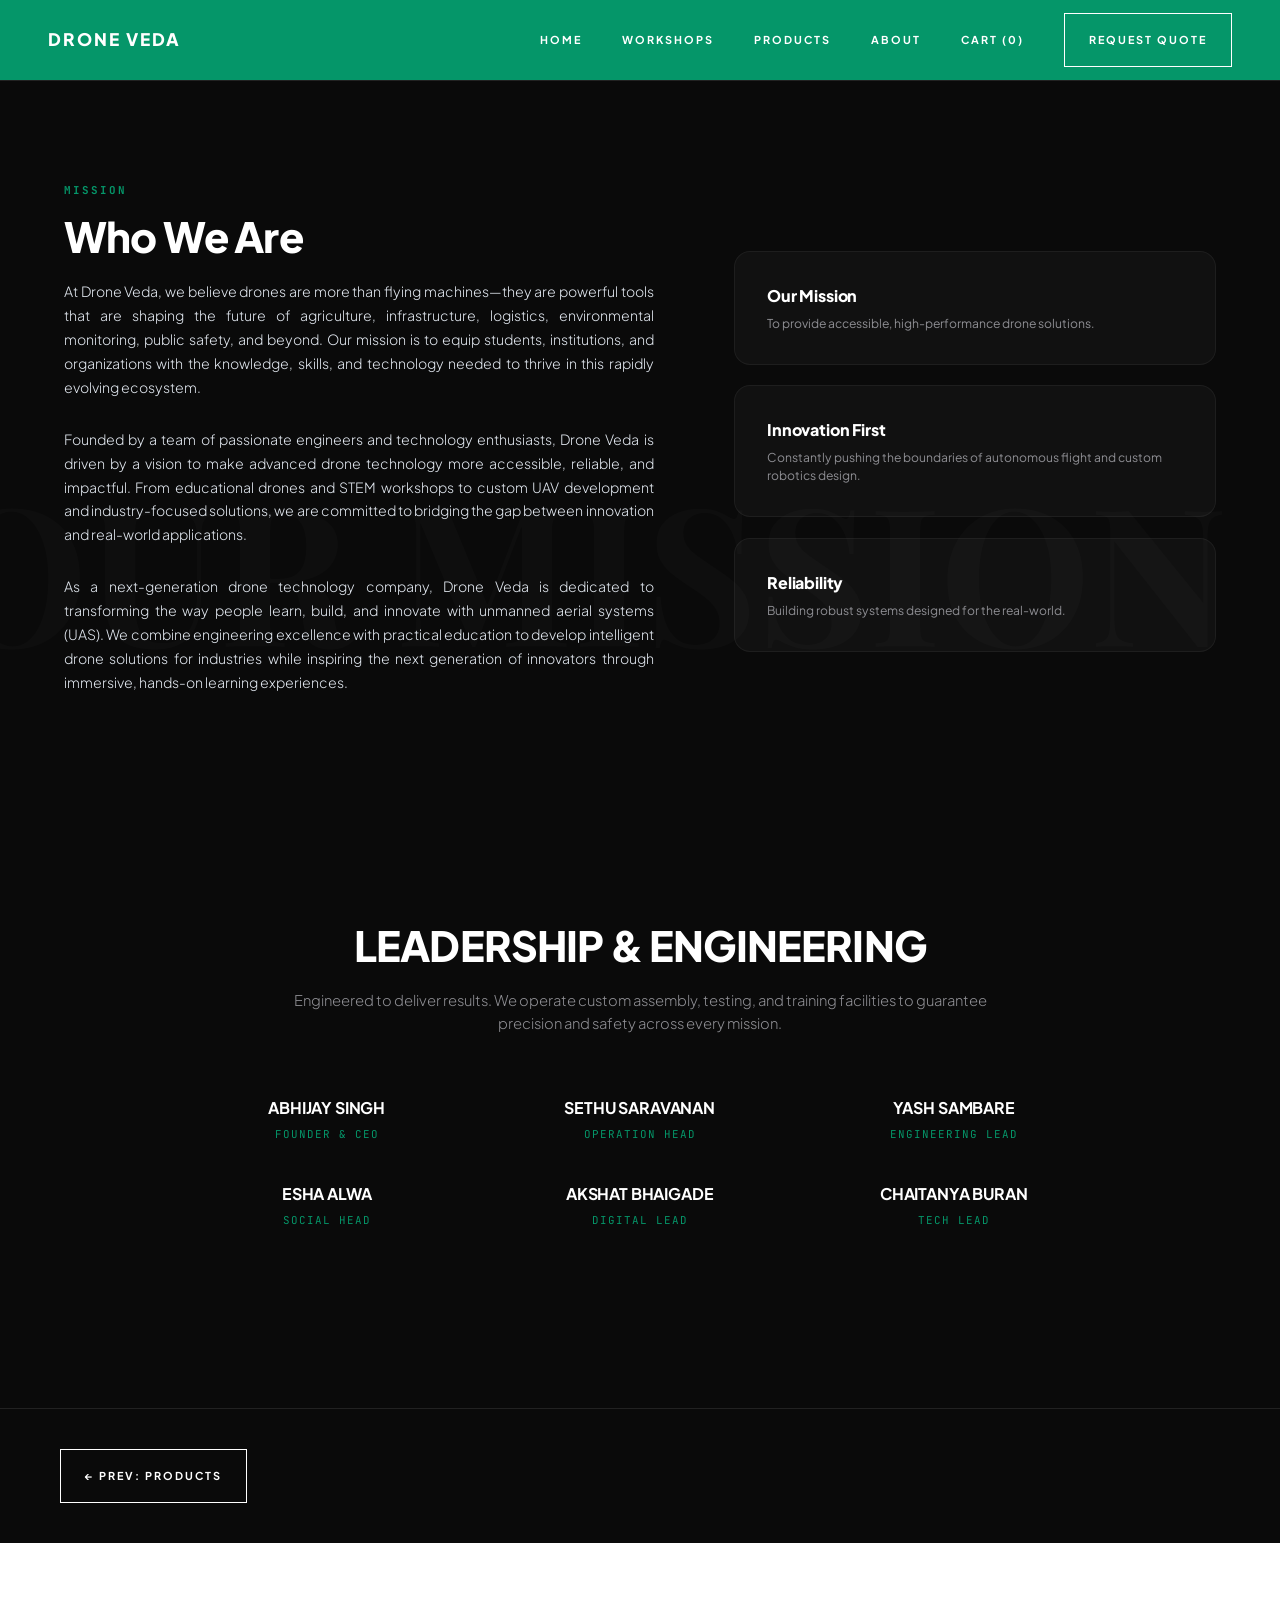
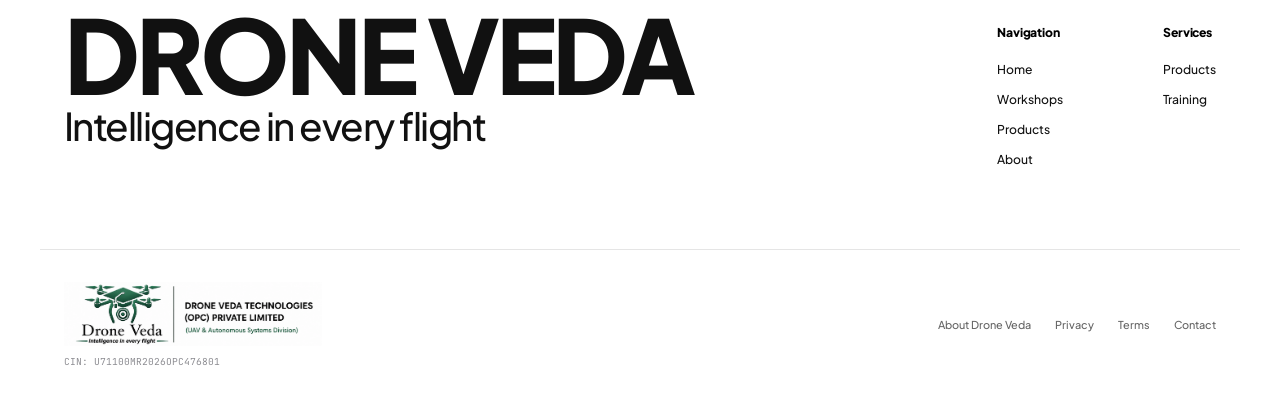
==== commit a4e6eecd: "feat: implement e-commerce checkout, shopping cart, and informational pages" ====
--- a/pages/about.html
+++ b/pages/about.html
@@ -34,8 +34,7 @@
         <a href="workshops.html" class="nav-link">WORKSHOPS</a>
         <a href="products.html" class="nav-link">PRODUCTS</a>
         <a href="about.html" class="nav-link active">ABOUT</a>
-        <a href="#" class="nav-link" onclick="alert('Checkout is temporarily disabled.'); return false;"
-          style="opacity: 0.5; pointer-events: none;">CART (<span id="cart-count">0</span>)</a>
+        <a href="checkout.html" class="nav-link">CART (<span id="cart-count">0</span>)</a>
         <a href="../index.html#contact" class="btn">REQUEST QUOTE</a>
       </nav>
     </div>
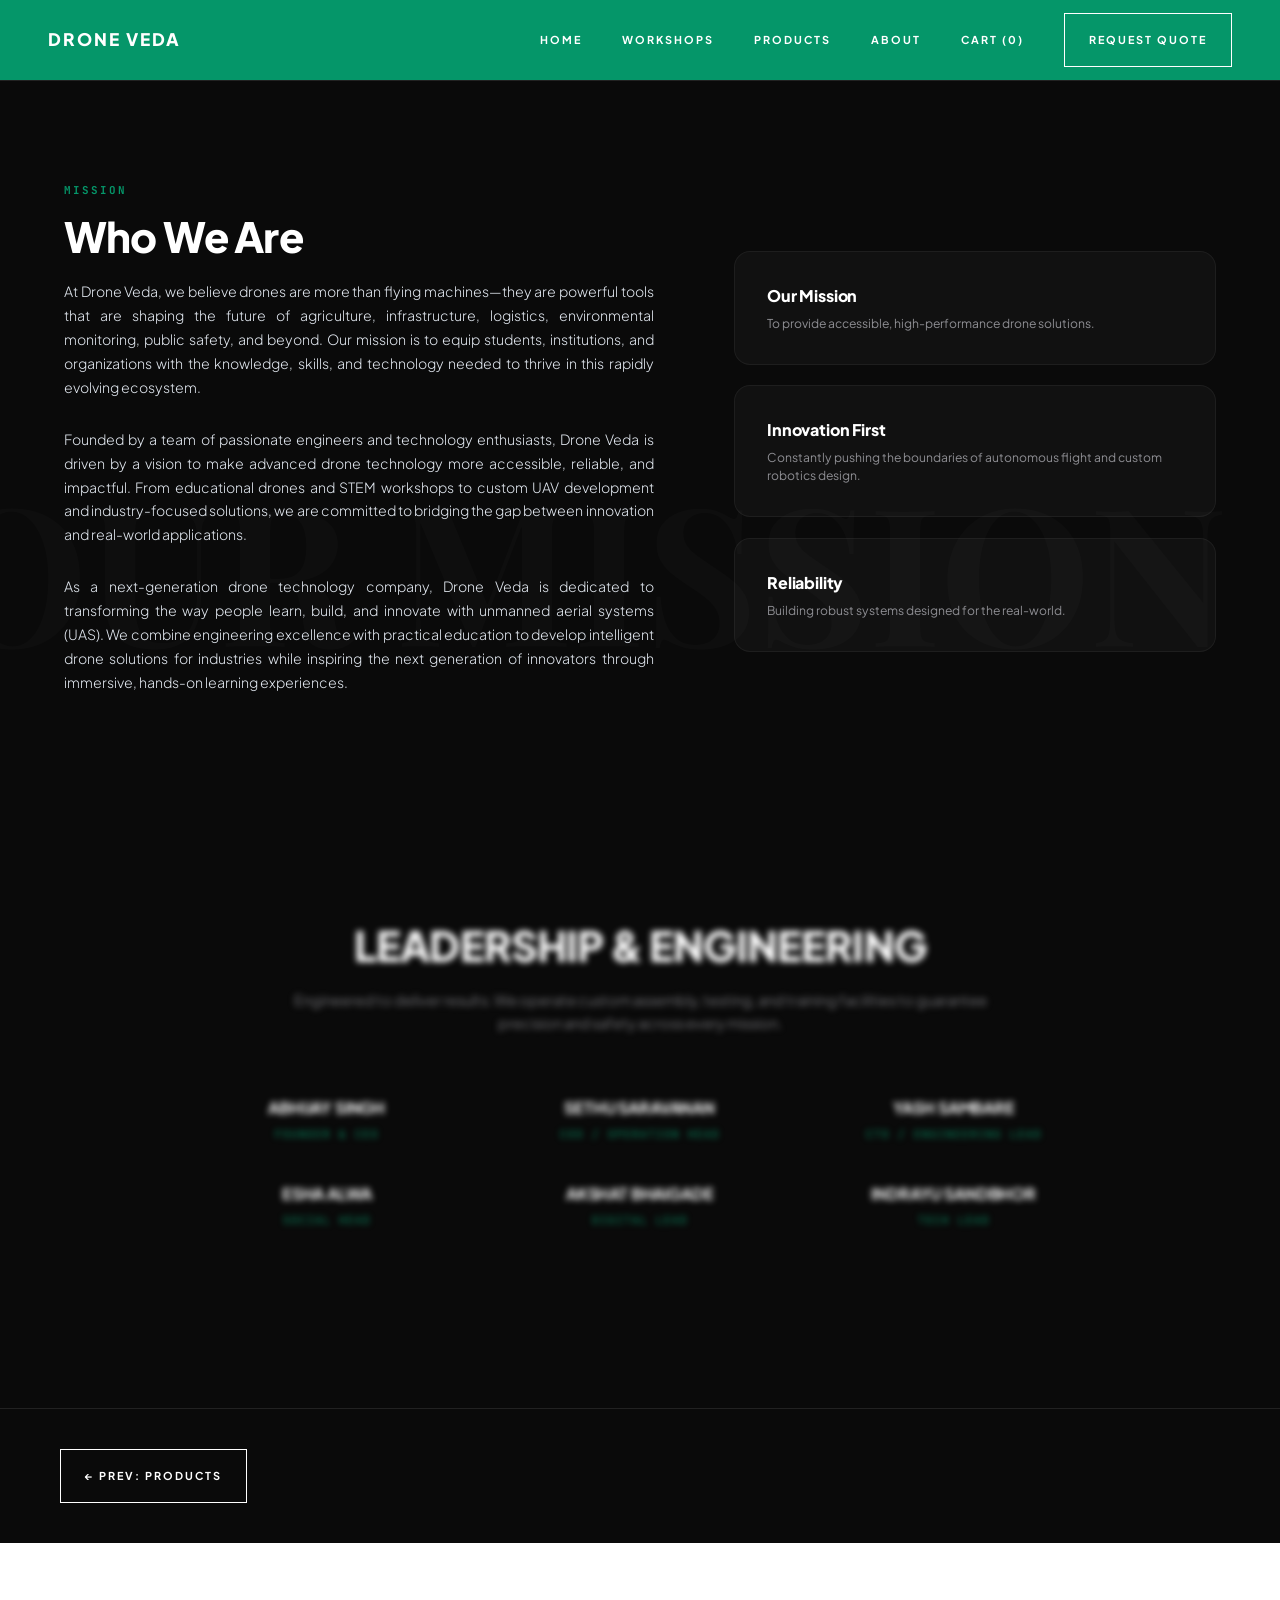
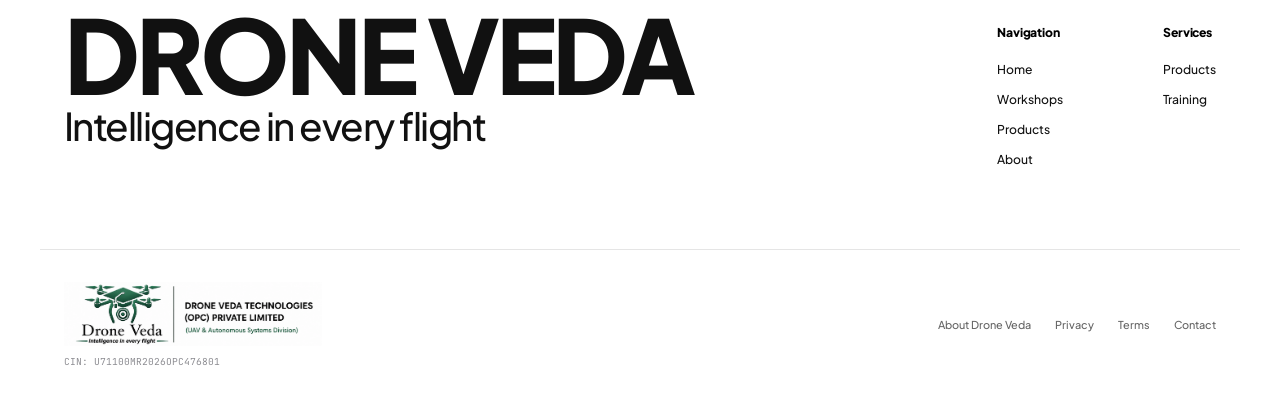
==== commit 7b0d6721: "feat: add products and about pages with site styling, cart logic, and index updates" ====
--- a/pages/about.html
+++ b/pages/about.html
@@ -23,11 +23,22 @@
         <span class="logo-text">DRONE VEDA</span>
       </a>
 
-      <button class="mobile-toggle" aria-label="Toggle Menu" aria-expanded="false">
-        <span class="bar"></span>
-        <span class="bar"></span>
-        <span class="bar"></span>
-      </button>
+      <div class="nav-actions">
+        <a href="checkout.html" class="mobile-cart"
+          style="color: white; text-decoration: none; display: flex; align-items: center; gap: 5px;">
+          <svg width="24" height="24" viewBox="0 0 24 24" fill="none" stroke="currentColor" stroke-width="2"
+            stroke-linecap="round" stroke-linejoin="round">
+            <circle cx="9" cy="21" r="1"></circle>
+            <circle cx="20" cy="21" r="1"></circle>
+            <path d="M1 1h4l2.68 13.39a2 2 0 0 0 2 1.61h9.72a2 2 0 0 0 2-1.61L23 6H6"></path>
+          </svg>
+        </a>
+        <button class="mobile-toggle" aria-label="Toggle Menu" aria-expanded="false">
+          <span class="bar"></span>
+          <span class="bar"></span>
+          <span class="bar"></span>
+        </button>
+      </div>
 
       <nav class="nav-menu">
         <a href="../index.html" class="nav-link">HOME</a>
@@ -141,7 +152,7 @@
                 SETHU SARAVANAN</h4>
               <p
                 style="color: var(--logo-green); font-size: 0.85rem; letter-spacing: 1px; text-transform: uppercase; font-family: var(--font-mono);">
-                Operation Head</p>
+                COO / Operation Head</p>
             </div>
 
             <div class="reveal-item">
@@ -150,7 +161,7 @@
                 YASH SAMBARE</h4>
               <p
                 style="color: var(--logo-green); font-size: 0.85rem; letter-spacing: 1px; text-transform: uppercase; font-family: var(--font-mono);">
-                Engineering Lead</p>
+                CTO / Engineering Lead</p>
             </div>
 
             <div class="reveal-item">
@@ -174,7 +185,7 @@
             <div class="reveal-item">
               <h4
                 style="font-size: 1.25rem; font-weight: 700; text-transform: uppercase; margin-bottom: 6px; font-family: var(--font-family); color: var(--text-primary);">
-                CHAITANYA BURAN</h4>
+                INDRAYU SANDBHOR</h4>
               <p
                 style="color: var(--logo-green); font-size: 0.85rem; letter-spacing: 1px; text-transform: uppercase; font-family: var(--font-mono);">
                 Tech Lead</p>
--- a/assets/css/style.css
+++ b/assets/css/style.css
@@ -530,17 +530,31 @@
 }
 
 .contact-grid {
-  display: grid;
-  grid-template-columns: 0.95fr 1.05fr;
-  gap: 80px;
-  align-items: flex-start;
-}
-
-@media (max-width: 992px) {
-  .contact-grid {
-    grid-template-columns: 1fr;
-    gap: 60px;
-  }
+  display: flex;
+  flex-direction: column;
+  align-items: center;
+  max-width: 840px;
+  margin: 0 auto;
+  gap: 36px;
+}
+
+.contact-text-col {
+  text-align: center;
+  display: flex;
+  flex-direction: column;
+  align-items: center;
+  width: 100%;
+}
+
+.contact-text-col .section-desc {
+  max-width: 640px;
+  margin-left: auto;
+  margin-right: auto;
+  text-align: center;
+}
+
+.contact-form-col {
+  width: 100%;
 }
 
 .trust-box {
@@ -875,61 +889,121 @@
    SCROLL REVEAL ANIMATIONS 
    -------------------------------------- */
 
-.reveal {
-  opacity: 0;
-  transform: translateY(40px);
-  transition: opacity 0.8s ease-out, transform 0.8s ease-out;
-  will-change: opacity, transform;
-}
-
-.reveal.visible {
-  opacity: 1;
-  transform: translateY(0);
-}
-
+/* ============================================================ */
+/* Transitions.dev Integrations                                 */
+/* ============================================================ */
+:root {
+  /* P8 — Page slide */
+  --p8-slide-dur: 350ms;
+  --p8-fade-dur: 350ms;
+  --p8-distance: 8px;
+  --p8-blur: 3px;
+  --p8-slide-ease: cubic-bezier(0.22, 1, 0.36, 1);
+  --p8-fade-ease: cubic-bezier(0.22, 1, 0.36, 1);
+
+  /* P15 — Beautiful shimmer on text */
+  --p15-dur: 2000ms;
+  --p15-base: rgba(255, 255, 255, 0.7);
+  --p15-highlight: #ffffff;
+  --p15-band: 400%;
+  --p15-ease: linear;
+
+  /* P19 — Tilt card */
+  --p19-perspective: 1000px;
+  --p19-return-dur: 1000ms;
+  --p19-return-ease: cubic-bezier(0.22, 1, 0.36, 1);
+  --p19-follow-dur: 400ms;
+  --p19-follow-ease: cubic-bezier(0.22, 1, 0.36, 1);
+  --p19-glare-opacity: 0.2;
+  --p19-glare-fade: 300ms;
+  --p19-glare-ease: cubic-bezier(0.22, 1, 0.36, 1);
+
+  /* P24 — Chevron Hover */
+  --p24-shift: 4px;
+  --p24-in-dur: 350ms;
+  --p24-out-dur: 350ms;
+  --p24-ease: cubic-bezier(0.22, 1, 0.36, 1);
+}
+
+/* P8: Page Slide Reveal */
+.reveal,
 .reveal-group .reveal-item {
   opacity: 0;
-  transform: translateY(40px);
-  transition: opacity 0.3s ease-out, transform 0.3s ease-out;
-  will-change: opacity, transform;
-}
-
+  transform: translateY(var(--p8-distance));
+  filter: blur(var(--p8-blur));
+  transition: opacity var(--p8-fade-dur) var(--p8-fade-ease),
+    transform var(--p8-slide-dur) var(--p8-slide-ease),
+    filter var(--p8-slide-dur) var(--p8-slide-ease);
+  will-change: opacity, transform, filter;
+}
+
+.reveal.visible,
 .reveal-group.visible .reveal-item {
   opacity: 1;
   transform: translateY(0);
-  transition: opacity 0.8s ease-out, transform 0.8s ease-out;
+  filter: blur(0);
 }
 
 .reveal-group.visible .reveal-item:nth-child(1) {
-  transition-delay: 0.1s;
+  transition-delay: 0.04s;
 }
 
 .reveal-group.visible .reveal-item:nth-child(2) {
-  transition-delay: 0.3s;
+  transition-delay: 0.09s;
 }
 
 .reveal-group.visible .reveal-item:nth-child(3) {
-  transition-delay: 0.5s;
+  transition-delay: 0.15s;
 }
 
 .reveal-group.visible .reveal-item:nth-child(4) {
-  transition-delay: 0.7s;
+  transition-delay: 0.22s;
 }
 
 .reveal-group.visible .reveal-item:nth-child(5) {
-  transition-delay: 0.9s;
+  transition-delay: 0.30s;
 }
 
 .reveal-group.visible .reveal-item:nth-child(6) {
-  transition-delay: 1.1s;
+  transition-delay: 0.39s;
 }
 
 .reveal-group.visible .reveal-item:nth-child(7) {
-  transition-delay: 1.3s;
+  transition-delay: 0.49s;
 }
 
 .reveal-group.visible .reveal-item:nth-child(8) {
-  transition-delay: 1.5s;
+  transition-delay: 0.60s;
+}
+
+/* P15: Shimmer */
+
+
+/* P19: Tilt Card Base */
+.tier-card,
+.trust-box {
+  transition: transform var(--p19-return-dur) var(--p19-return-ease);
+  transform-style: preserve-3d;
+  perspective: var(--p19-perspective);
+}
+
+.tier-card:hover,
+.trust-box:hover {
+  transition: transform var(--p19-follow-dur) var(--p19-follow-ease);
+  transform: rotateX(var(--p19-rx, 0deg)) rotateY(var(--p19-ry, 0deg));
+}
+
+
+
+/* P24: Chevron Hover */
+.btn svg,
+.cart-controls svg {
+  transition: transform var(--p24-in-dur) var(--p24-ease);
+}
+
+.btn:hover svg,
+.cart-controls:hover svg {
+  transform: translateX(var(--p24-shift));
 }
 
 .mobile-cart {
@@ -1294,4 +1368,416 @@
     border-top: 1px solid #000 !important;
     color: #000 !important;
   }
+}
+
+/* --- MOBILE RESPONSIVENESS TWEAKS --- */
+@media (max-width: 768px) {
+  .hero-title {
+    font-size: 2.5rem;
+  }
+
+  .hero-badge {
+    font-size: 1.1rem;
+  }
+
+  .section-title {
+    font-size: clamp(1.8rem, 4.5vw, 2.5rem);
+    letter-spacing: -0.01em;
+  }
+
+  .bg-watermark-text {
+    font-size: 6rem;
+    top: 25%;
+  }
+
+  .container {
+    padding: 0 16px;
+  }
+
+  .section {
+    padding: 60px 0;
+  }
+
+  .projects-grid,
+  .about-grid,
+  .contact-grid {
+    gap: 24px !important;
+  }
+
+  .form-row-2col {
+    grid-template-columns: 1fr;
+  }
+
+  .trust-box.glass-card,
+  .form-wrapper.glass-card {
+    padding: 24px;
+  }
+
+  .gallery-accordion {
+    height: 300px;
+  }
+
+  .footer-links-grid {
+    gap: 32px !important;
+  }
+
+  .footer-top {
+    gap: 32px;
+  }
+
+  /* Invoice Mobile Styles */
+  .invoice-table-header {
+    display: none;
+  }
+
+  .invoice-row {
+    grid-template-columns: 1fr;
+    gap: 12px;
+    padding: 24px 0;
+  }
+
+  .invoice-col-right {
+    text-align: left;
+  }
+
+  .invoice-row>div:nth-child(2) {
+    margin-bottom: 8px;
+  }
+
+  .invoice-row>div:nth-child(3)::before {
+    content: "Price: ";
+    color: var(--text-muted);
+  }
+
+  .invoice-row>div:nth-child(4)::before {
+    content: "Total: ";
+    color: var(--text-muted);
+  }
+}
+
+/* Contact Phone Box */
+.contact-phone-box {
+  display: flex;
+  align-items: center;
+  gap: 12px;
+  margin-top: 24px;
+  padding: 12px 18px;
+  background: rgba(255, 255, 255, 0.03);
+  backdrop-filter: blur(10px);
+  -webkit-backdrop-filter: blur(10px);
+  border: 1.5px solid rgba(255, 255, 255, 0.05);
+  border-radius: 12px;
+  width: fit-content;
+  transition: border-color 0.2s ease;
+}
+
+.contact-phone-box:hover {
+  border-color: var(--logo-green);
+}
+
+.phone-icon {
+  color: var(--logo-green);
+  flex-shrink: 0;
+}
+
+.contact-phone-numbers {
+  font-family: var(--font-mono);
+  font-size: 1rem;
+  font-weight: 600;
+  color: #ffffff;
+  letter-spacing: 0.5px;
+}
+
+.phone-link {
+  color: #ffffff;
+  text-decoration: none;
+  transition: color var(--transition-fast);
+}
+
+.phone-link:hover {
+  color: var(--logo-green);
+}
+
+.phone-separator {
+  color: rgba(255, 255, 255, 0.3);
+  margin: 0 4px;
+}
+
+/* Light Profile Contact Card */
+.form-wrapper.light-profile-card {
+  background: #ffffff;
+  border: 1px solid #e2e8f0;
+  border-radius: 20px;
+  padding: 44px 48px;
+  box-shadow: 0 24px 48px -12px rgba(0, 0, 0, 0.4), 0 0 0 1px rgba(255, 255, 255, 0.1);
+  display: flex;
+  flex-direction: column;
+}
+
+@media (max-width: 576px) {
+  .form-wrapper.light-profile-card {
+    padding: 32px 20px;
+    border-radius: 16px;
+  }
+}
+
+.light-profile-card .form-label {
+  font-family: var(--font-mono);
+  font-size: 0.78rem;
+  font-weight: 700;
+  letter-spacing: 1.5px;
+  color: #0f172a;
+  margin-bottom: 8px;
+  display: block;
+}
+
+.light-profile-card .form-control {
+  font-family: var(--font-family);
+  font-size: 0.95rem;
+  background-color: #f8fafc;
+  color: #0f172a;
+  border: 1.5px solid #cbd5e1;
+  padding: 14px 16px;
+  border-radius: 8px;
+  width: 100%;
+  transition: all 0.2s ease;
+}
+
+.light-profile-card .form-control::placeholder {
+  color: #94a3b8;
+}
+
+.light-profile-card .form-control:focus {
+  outline: none;
+  background-color: #ffffff;
+  border-color: var(--logo-green) !important;
+  box-shadow: 0 0 0 4px rgba(5, 150, 105, 0.15) !important;
+}
+
+.light-profile-card .contact-submit-btn {
+  font-family: var(--font-mono) !important;
+  width: 100% !important;
+  background-color: var(--logo-green) !important;
+  color: #ffffff !important;
+  font-size: 0.9rem !important;
+  font-weight: 800 !important;
+  letter-spacing: 2px !important;
+  border: none !important;
+  padding: 16px 24px !important;
+  border-radius: 8px !important;
+  cursor: pointer !important;
+  box-shadow: 0 4px 14px rgba(5, 150, 105, 0.35) !important;
+  transition: all 0.3s cubic-bezier(0.16, 1, 0.3, 1) !important;
+  min-height: 52px !important;
+}
+
+.light-profile-card .contact-submit-btn:hover {
+  background-color: #047857 !important;
+  color: #ffffff !important;
+  transform: translateY(-2px) !important;
+  box-shadow: 0 8px 24px rgba(5, 150, 105, 0.45) !important;
+}
+
+.light-profile-card .contact-submit-btn:active {
+  transform: translateY(0) !important;
+}
+
+/* Dark Profile Contact Card (A/B Option) */
+.form-wrapper.dark-profile-card {
+  background-color: var(--bg-primary);
+  backdrop-filter: blur(64px);
+  -webkit-backdrop-filter: blur(64px);
+  border: 1.5px solid rgba(255, 255, 255, 0.05);
+  border-radius: 16px;
+  padding: 44px 48px;
+  box-shadow: 0 0 40px rgba(0, 0, 0, 0.9);
+  display: flex;
+  flex-direction: column;
+  transition: border-color 0.2s ease;
+}
+
+.form-wrapper.dark-profile-card:hover {
+  border-color: #a1a1a1;
+}
+
+@media (max-width: 576px) {
+  .form-wrapper.dark-profile-card {
+    padding: 32px 20px;
+    border-radius: 16px;
+  }
+}
+
+.dark-profile-card .form-label {
+  font-family: var(--font-mono);
+  font-size: 0.78rem;
+  font-weight: 700;
+  letter-spacing: 1.5px;
+  color: #e2e8f0;
+  margin-bottom: 8px;
+  display: block;
+}
+
+.dark-profile-card .form-control {
+  font-family: var(--font-family);
+  font-size: 0.95rem;
+  background-color: rgba(255, 255, 255, 0.04);
+  color: #ffffff;
+  border: 1px solid rgba(255, 255, 255, 0.12);
+  padding: 14px 16px;
+  border-radius: 8px;
+  width: 100%;
+  transition: all 0.2s ease;
+}
+
+.dark-profile-card .form-control::placeholder {
+  color: rgba(255, 255, 255, 0.35);
+}
+
+.dark-profile-card .form-control:focus {
+  outline: none;
+  background-color: rgba(255, 255, 255, 0.07);
+  border-color: #ffffff !important;
+  box-shadow: none !important;
+}
+
+.dark-profile-card .contact-submit-btn {
+  font-family: var(--font-family) !important;
+  width: 100% !important;
+  background-color: transparent !important;
+  color: #fff !important;
+  font-size: 0.85rem !important;
+  font-weight: 700 !important;
+  text-transform: uppercase !important;
+  letter-spacing: 2px !important;
+  border: 1px solid #fff !important;
+  padding: 12px 24px !important;
+  border-radius: 4px !important;
+  cursor: pointer !important;
+  box-shadow: none !important;
+  transition: all var(--transition-normal) !important;
+  min-height: 54px !important;
+  margin-top: 10px;
+}
+
+.dark-profile-card .contact-submit-btn:hover {
+  background-color: #fff !important;
+  color: #000 !important;
+  border-color: transparent !important;
+  transform: none !important;
+  box-shadow: none !important;
+}
+
+.dark-profile-card .contact-submit-btn:active {
+  background-color: var(--bg-primary) !important;
+  border-color: var(--bg-primary) !important;
+  color: var(--text-primary) !important;
+  transform: none !important;
+}
+
+/* Slim Social Banners above Accordion */
+.social-banners-wrapper {
+  display: grid;
+  grid-template-columns: repeat(2, 1fr);
+  gap: 16px;
+  max-width: 1200px;
+  margin: 24px auto 24px auto;
+}
+
+.slim-social-banner {
+  display: flex;
+  align-items: center;
+  justify-content: space-between;
+  padding: 16px 24px;
+  text-decoration: none;
+  transition: all var(--transition-normal);
+}
+
+.slim-social-banner:hover {
+  border-color: var(--logo-green) !important;
+  background: rgba(255, 255, 255, 0.05);
+  box-shadow: 0 4px 20px rgba(5, 150, 105, 0.15);
+  transform: translateY(-2px);
+}
+
+.social-banner-left {
+  display: flex;
+  align-items: center;
+  gap: 16px;
+}
+
+.social-icon-wrapper {
+  display: flex;
+  align-items: center;
+  justify-content: center;
+  width: 40px;
+  height: 40px;
+  border-radius: 8px;
+  background: rgba(255, 255, 255, 0.05);
+  border: 1px solid rgba(255, 255, 255, 0.08);
+  color: var(--logo-green);
+  transition: all var(--transition-normal);
+}
+
+.slim-social-banner:hover .social-icon-wrapper {
+  background: var(--logo-green);
+  color: #000000;
+  border-color: var(--logo-green);
+}
+
+.social-banner-info {
+  display: flex;
+  flex-direction: column;
+  gap: 2px;
+}
+
+.social-platform-tag {
+  font-family: var(--font-mono);
+  font-size: 0.7rem;
+  font-weight: 700;
+  color: var(--logo-green);
+  letter-spacing: 1.5px;
+}
+
+.social-company-name {
+  font-family: var(--font-family);
+  font-size: 0.88rem;
+  font-weight: 700;
+  color: #ffffff;
+  letter-spacing: 1px;
+}
+
+.social-banner-action {
+  display: flex;
+  align-items: center;
+  gap: 8px;
+  font-family: var(--font-mono);
+  font-size: 0.75rem;
+  font-weight: 700;
+  letter-spacing: 1.5px;
+  color: var(--text-muted);
+  transition: color var(--transition-normal);
+}
+
+.slim-social-banner:hover .social-banner-action {
+  color: #ffffff;
+}
+
+.external-arrow {
+  transition: transform var(--transition-normal), color var(--transition-normal);
+}
+
+.slim-social-banner:hover .external-arrow {
+  color: var(--logo-green);
+  transform: translate(3px, -3px);
+}
+
+@media (max-width: 768px) {
+  .social-banners-wrapper {
+    grid-template-columns: 1fr;
+    gap: 12px;
+  }
+
+  .slim-social-banner {
+    padding: 14px 18px;
+  }
 }
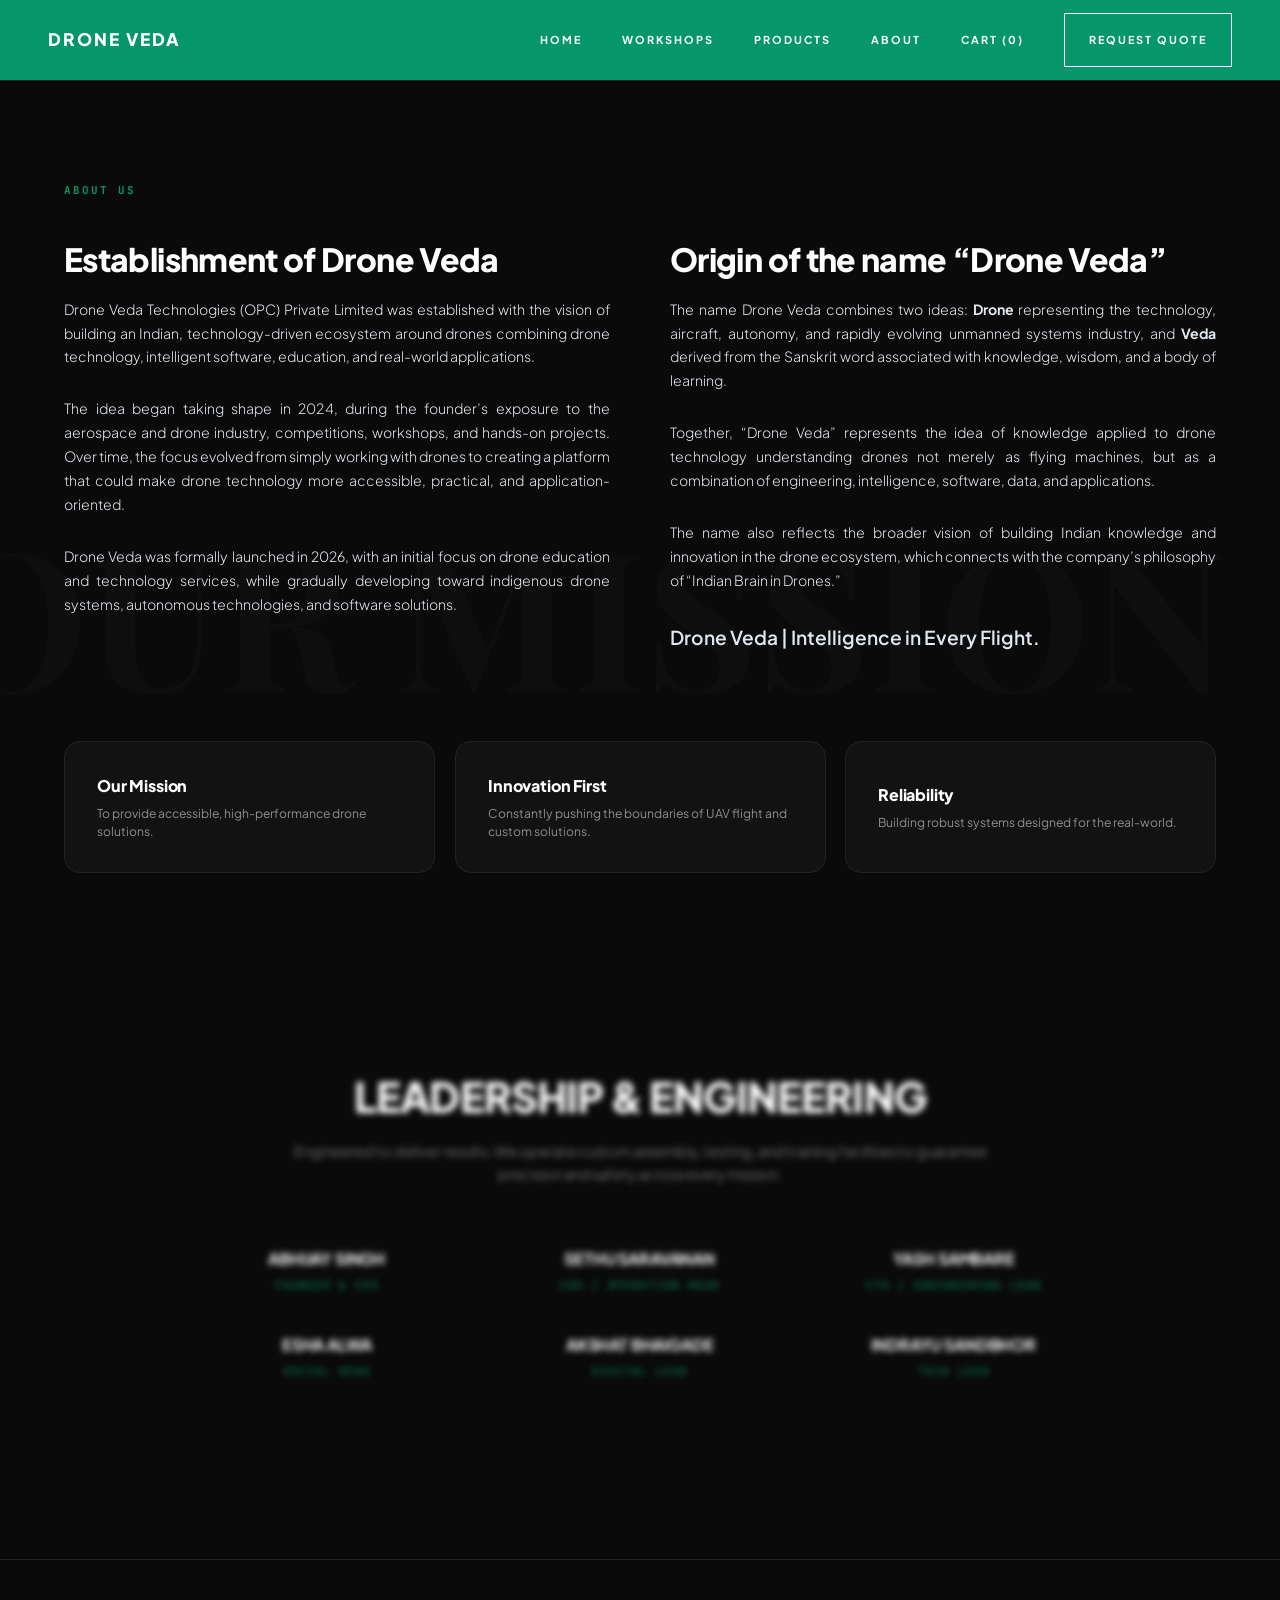
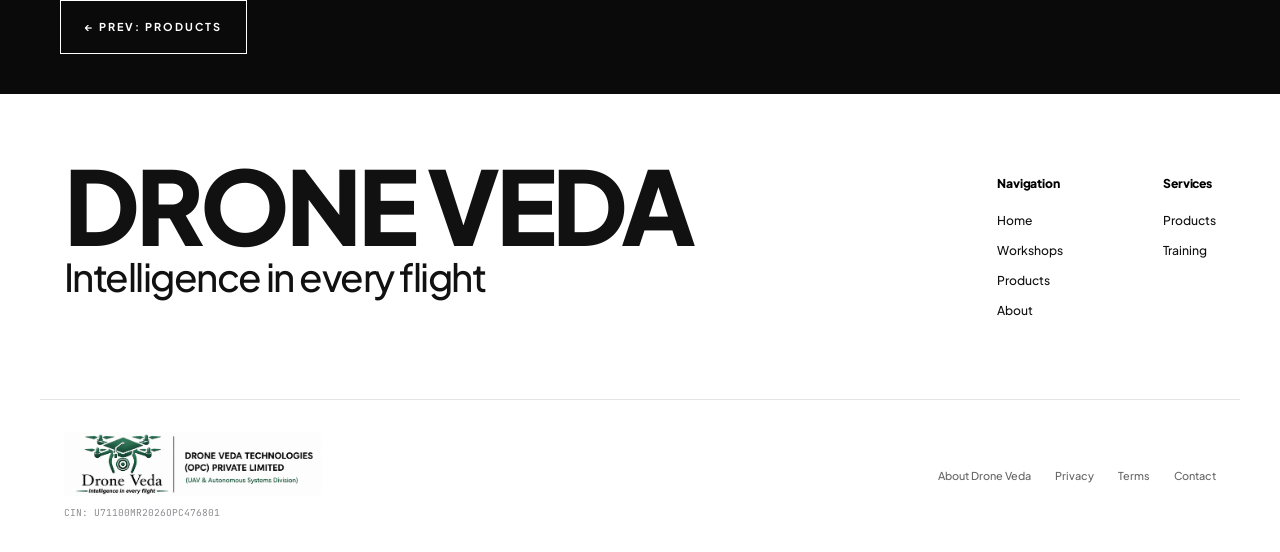
==== commit 002a766b: "feat: add product, workshop, about, and checkout pages along with global styles" ====
--- a/pages/about.html
+++ b/pages/about.html
@@ -62,69 +62,97 @@
           OUR MISSION</div>
 
         <div class="container">
-          <div class="about-grid" style="margin-bottom: 120px; align-items: center;">
+          <div class="reveal" style="margin-bottom: 2rem;">
+            <span class="section-label">ABOUT US</span>
+          </div>
+
+          <div
+            style="display: grid; grid-template-columns: repeat(auto-fit, minmax(300px, 1fr)); gap: 60px; margin-bottom: 60px; align-items: start;">
             <div class="about-content reveal">
-              <span class="section-label">MISSION</span>
-              <h2 class="section-title" style="text-transform: none;">Who We Are</h2>
-
-              <p class="about-text">At Drone Veda, we believe drones are more than flying machines—they are powerful
-                tools that are shaping the future of agriculture, infrastructure, logistics, environmental monitoring,
-                public safety, and beyond. Our mission is to equip students, institutions, and organizations with the
-                knowledge, skills, and technology needed to thrive in this rapidly evolving ecosystem.</p>
-              <p class="about-text">Founded by a team of passionate engineers and technology enthusiasts, Drone Veda is
-                driven by a vision to make advanced drone technology more accessible, reliable, and impactful. From
-                educational drones and STEM workshops to custom UAV development and industry-focused solutions, we
-                are committed to bridging the gap between innovation and real-world applications.</p>
-              <p class="about-text">As a next-generation drone technology company, Drone Veda is dedicated to
-                transforming
-                the way people learn, build, and innovate with unmanned aerial systems (UAS). We combine engineering
-                excellence with practical education to develop intelligent drone solutions for industries while
-                inspiring the next generation of innovators through immersive, hands-on learning experiences.</p>
-            </div>
-
-            <div class="about-cards reveal-group" style="display: flex; flex-direction: column; gap: 20px;">
-              <div class="reveal-item">
-                <div class="feature-card glass-card"
-                  style="padding: 32px; display: flex; gap: 24px; align-items: center;">
-
-                  <div>
-                    <h4
-                      style="font-size: 1.25rem; font-weight: 900; color: var(--text-primary); margin-bottom: 6px; font-family: var(--font-family);">
-                      Our Mission</h4>
-                    <p style="color: var(--text-muted); font-size: 0.95rem; line-height: 1.5; margin: 0;">To provide
-                      accessible, high-performance drone solutions.</p>
-                  </div>
+              <h2 class="section-title"
+                style="text-transform: none; font-size: 2.5rem; margin-top: 0; margin-bottom: 1.5rem; line-height: 1.2;">
+                Establishment of Drone Veda</h2>
+
+              <p class="about-text">Drone Veda Technologies (OPC) Private Limited was established with the vision of
+                building an Indian, technology-driven ecosystem around drones combining drone technology, intelligent
+                software, education, and real-world applications.</p>
+
+              <p class="about-text">The idea began taking shape in 2024, during the founder’s exposure to the aerospace
+                and drone industry, competitions, workshops, and hands-on projects. Over time, the focus evolved from
+                simply working with drones to creating a platform that could make drone technology more accessible,
+                practical, and application-oriented.</p>
+
+              <p class="about-text">Drone Veda was formally launched in 2026, with an initial focus on drone education
+                and technology services, while gradually developing toward indigenous drone systems, autonomous
+                technologies, and software solutions.</p>
+            </div>
+
+            <div class="about-content reveal">
+              <h2 class="section-title"
+                style="text-transform: none; font-size: 2.5rem; margin-top: 0; margin-bottom: 1.5rem; line-height: 1.2;">
+                Origin of the name “Drone Veda”</h2>
+
+              <p class="about-text">The name Drone Veda combines two ideas: <strong>Drone</strong> representing the
+                technology, aircraft, autonomy, and rapidly evolving unmanned systems industry, and
+                <strong>Veda</strong> derived from the Sanskrit word associated with knowledge, wisdom, and a body of
+                learning.</p>
+
+              <p class="about-text">Together, “Drone Veda” represents the idea of knowledge applied to drone technology
+                understanding drones not merely as flying machines, but as a combination of engineering, intelligence,
+                software, data, and applications.</p>
+
+              <p class="about-text">The name also reflects the broader vision of building Indian knowledge and
+                innovation in the drone ecosystem, which connects with the company’s philosophy of “Indian Brain in
+                Drones.”</p>
+
+              <p class="about-text"
+                style="font-weight: 600; font-size: 1.5rem; color: var(--primary-color); margin-top: 2rem;">Drone Veda |
+                Intelligence in Every Flight.</p>
+            </div>
+          </div>
+
+          <div class="about-cards reveal-group"
+            style="display: grid; grid-template-columns: repeat(auto-fit, minmax(250px, 1fr)); gap: 20px; margin-bottom: 120px;">
+            <div class="reveal-item">
+              <div class="feature-card"
+                style="padding: 32px; display: flex; gap: 24px; align-items: center; height: 100%; background-color: #121212; border: 1px solid var(--border-color); border-radius: 16px;">
+
+                <div>
+                  <h4
+                    style="font-size: 1.25rem; font-weight: 900; color: var(--text-primary); margin-bottom: 6px; font-family: var(--font-family);">
+                    Our Mission</h4>
+                  <p style="color: var(--text-muted); font-size: 0.95rem; line-height: 1.5; margin: 0;">To provide
+                    accessible, high-performance drone solutions.</p>
                 </div>
               </div>
-
-              <div class="reveal-item">
-                <div class="feature-card glass-card"
-                  style="padding: 32px; display: flex; gap: 24px; align-items: center;">
-
-                  <div>
-                    <h4
-                      style="font-size: 1.25rem; font-weight: 900; color: var(--text-primary); margin-bottom: 6px; font-family: var(--font-family);">
-                      Innovation First</h4>
-                    <p style="color: var(--text-muted); font-size: 0.95rem; line-height: 1.5; margin: 0;">Constantly
-                      pushing the boundaries of autonomous flight and custom robotics design.</p>
-                  </div>
+            </div>
+
+            <div class="reveal-item">
+              <div class="feature-card"
+                style="padding: 32px; display: flex; gap: 24px; align-items: center; height: 100%; background-color: #121212; border: 1px solid var(--border-color); border-radius: 16px;">
+
+                <div>
+                  <h4
+                    style="font-size: 1.25rem; font-weight: 900; color: var(--text-primary); margin-bottom: 6px; font-family: var(--font-family);">
+                    Innovation First</h4>
+                  <p style="color: var(--text-muted); font-size: 0.95rem; line-height: 1.5; margin: 0;">Constantly
+                    pushing the boundaries of UAV flight and custom solutions.</p>
                 </div>
               </div>
-
-              <div class="reveal-item">
-                <div class="feature-card glass-card"
-                  style="padding: 32px; display: flex; gap: 24px; align-items: center;">
-
-                  <div>
-                    <h4
-                      style="font-size: 1.25rem; font-weight: 900; color: var(--text-primary); margin-bottom: 6px; font-family: var(--font-family);">
-                      Reliability</h4>
-                    <p style="color: var(--text-muted); font-size: 0.95rem; line-height: 1.5; margin: 0;">Building
-                      robust systems designed for the real-world.</p>
-                  </div>
+            </div>
+
+            <div class="reveal-item">
+              <div class="feature-card"
+                style="padding: 32px; display: flex; gap: 24px; align-items: center; height: 100%; background-color: #121212; border: 1px solid var(--border-color); border-radius: 16px;">
+
+                <div>
+                  <h4
+                    style="font-size: 1.25rem; font-weight: 900; color: var(--text-primary); margin-bottom: 6px; font-family: var(--font-family);">
+                    Reliability</h4>
+                  <p style="color: var(--text-muted); font-size: 0.95rem; line-height: 1.5; margin: 0;">Building
+                    robust systems designed for the real-world.</p>
                 </div>
               </div>
-
             </div>
           </div>
 
--- a/assets/css/style.css
+++ b/assets/css/style.css
@@ -428,7 +428,7 @@
   font-weight: 200;
   text-transform: uppercase;
   letter-spacing: 2px;
-  font-family: var(--font-mono);
+  font-family: var(--font-family);
   line-height: 1.05;
   color: var(--logo-green);
   margin-bottom: 30px;
@@ -1236,222 +1236,159 @@
 }
 
 
-/* INVOICE CHECKOUT UPGRADE */
-.invoice-card {
-  background: #080808;
-  border: 1px dashed rgba(255, 255, 255, 0.2);
-  padding: 40px;
-  font-family: var(--font-mono);
+/* BILLING DETAILS (MOBILE-STYLE) UPGRADE */
+.billing-card {
+  background: var(--bg-secondary);
+  border-radius: 16px;
+  padding: 30px;
+  border: 1px solid var(--border-color);
+  margin-bottom: 24px;
+}
+
+.billing-header {
+  font-family: var(--font-family);
+  font-size: 0.95rem;
+  font-weight: 800;
+  color: var(--text-muted);
+  letter-spacing: 2px;
+  margin-bottom: 20px;
+  text-transform: uppercase;
+}
+
+.billing-row {
+  display: flex;
+  justify-content: space-between;
+  align-items: center;
+  margin-bottom: 15px;
+  font-size: 0.95rem;
+  color: var(--text-secondary);
+}
+
+.billing-row-light {
+  color: var(--text-muted);
+  font-size: 0.9rem;
+}
+
+.dashed-divider {
+  border: 0;
+  border-top: 1px dashed rgba(255, 255, 255, 0.15);
+  margin: 15px 0;
+}
+
+.billing-row-total {
+  display: flex;
+  justify-content: space-between;
+  font-size: 1.1rem;
+  font-weight: 700;
   color: var(--text-primary);
-}
-
-.invoice-header {
-  display: flex;
-  justify-content: space-between;
-  border-bottom: 1px dashed rgba(255, 255, 255, 0.2);
-  padding-bottom: 20px;
-  margin-bottom: 20px;
-}
-
-.invoice-header-title {
-  font-size: 2rem;
-  font-weight: 700;
-  letter-spacing: 2px;
-  margin: 0 0 10px 0;
-}
-
-.invoice-meta {
+  margin-top: 5px;
+}
+
+.note-card {
+  background: rgba(255, 255, 255, 0.03);
+  border: 1px solid var(--border-color);
+  border-radius: 12px;
+  padding: 20px;
   font-size: 0.85rem;
   color: var(--text-muted);
+  line-height: 1.5;
+  margin-bottom: 120px; /* Space for sticky bar */
+}
+
+.note-card strong {
+  color: var(--error-color);
+}
+
+.note-card a {
+  color: var(--logo-green);
+  text-decoration: underline;
+  margin-top: 10px;
+  display: inline-block;
+}
+
+/* Sticky Pay Bar */
+.sticky-pay-bar {
+  position: fixed;
+  bottom: 0;
+  left: 0;
+  right: 0;
+  background: rgba(10, 10, 10, 0.9);
+  backdrop-filter: blur(20px);
+  -webkit-backdrop-filter: blur(20px);
+  border-top: 1px solid rgba(255, 255, 255, 0.1);
+  padding: 15px 24px;
+  display: flex;
+  justify-content: space-between;
+  align-items: center;
+  z-index: 1000;
+}
+
+.pay-method {
+  display: flex;
+  align-items: center;
+  gap: 12px;
+}
+
+.pay-method-icon {
+  width: 40px;
+  height: 40px;
+  background: #fff;
+  border-radius: 8px;
+  display: flex;
+  align-items: center;
+  justify-content: center;
+}
+
+.pay-method-icon svg {
+  width: 24px;
+  height: 24px;
+  color: #002970; /* approx blue */
+}
+
+.pay-method-text {
   display: flex;
   flex-direction: column;
-  gap: 5px;
-  text-align: right;
-}
-
-.invoice-table-header {
-  display: grid;
-  grid-template-columns: 3fr 1fr 1.5fr 1.5fr;
-  padding-bottom: 15px;
-  border-bottom: 1px solid rgba(255, 255, 255, 0.1);
-  font-size: 0.8rem;
+}
+
+.pay-method-label {
+  font-size: 0.75rem;
   color: var(--text-muted);
-  letter-spacing: 1px;
-  text-transform: uppercase;
-  margin-bottom: 15px;
-}
-
-.invoice-row {
-  display: grid;
-  grid-template-columns: 3fr 1fr 1.5fr 1.5fr;
-  align-items: center;
-  padding: 15px 0;
-  border-bottom: 1px dashed rgba(255, 255, 255, 0.1);
+}
+
+.pay-method-value {
   font-size: 0.95rem;
-}
-
-.invoice-row:last-child {
-  border-bottom: none;
-}
-
-.invoice-col-right {
-  text-align: right;
-}
-
-.invoice-summary-box {
-  width: 100%;
-  max-width: 400px;
-  margin-left: auto;
-  border-top: 1px dashed rgba(255, 255, 255, 0.2);
-  padding-top: 20px;
-  margin-top: 20px;
-}
-
-.invoice-summary-row {
-  display: flex;
-  justify-content: space-between;
-  margin-bottom: 12px;
-  font-size: 0.9rem;
-  color: var(--text-muted);
-}
-
-.invoice-summary-total {
-  display: flex;
-  justify-content: space-between;
-  margin-top: 20px;
-  padding-top: 15px;
-  border-top: 1px solid rgba(255, 255, 255, 0.2);
-  font-size: 1.5rem;
   font-weight: 700;
-  color: var(--logo-green);
-}
-
-
-@media print {
-  body * {
-    visibility: hidden;
-  }
-
-  .invoice-card,
-  .invoice-card * {
-    visibility: visible;
-  }
-
-  .invoice-card {
-    position: absolute;
-    left: 0;
-    top: 0;
-    width: 100%;
-    background: #fff !important;
-    color: #000 !important;
-    border: none !important;
-  }
-
-  .invoice-card button {
-    display: none !important;
-  }
-
-  .invoice-table-header {
-    border-bottom: 1px solid #000 !important;
-    color: #000 !important;
-  }
-
-  .invoice-row {
-    border-bottom: 1px dashed #ccc !important;
-  }
-
-  .invoice-summary-box {
-    border-top: 1px dashed #000 !important;
-  }
-
-  .invoice-summary-total {
-    border-top: 1px solid #000 !important;
-    color: #000 !important;
-  }
-}
-
-/* --- MOBILE RESPONSIVENESS TWEAKS --- */
+  color: var(--bg-primary);
+}
+
+.btn-pay {
+  background: #0066FF !important; /* Slide to pay blue */
+  color: #fff !important;
+  border: none !important;
+  border-radius: 30px !important;
+  padding: 15px 30px !important;
+  font-size: 1rem !important;
+  font-weight: 700 !important;
+  display: flex !important;
+  align-items: center !important;
+  justify-content: center !important;
+  gap: 10px !important;
+  min-width: 200px;
+}
+
+.btn-pay:hover {
+  background: #005ce6 !important;
+}
+
+/* Mobile specific tweaks */
 @media (max-width: 768px) {
-  .hero-title {
-    font-size: 2.5rem;
-  }
-
-  .hero-badge {
-    font-size: 1.1rem;
-  }
-
-  .section-title {
-    font-size: clamp(1.8rem, 4.5vw, 2.5rem);
-    letter-spacing: -0.01em;
-  }
-
-  .bg-watermark-text {
-    font-size: 6rem;
-    top: 25%;
-  }
-
-  .container {
-    padding: 0 16px;
-  }
-
-  .section {
-    padding: 60px 0;
-  }
-
-  .projects-grid,
-  .about-grid,
-  .contact-grid {
-    gap: 24px !important;
-  }
-
-  .form-row-2col {
-    grid-template-columns: 1fr;
-  }
-
-  .trust-box.glass-card,
-  .form-wrapper.glass-card {
-    padding: 24px;
-  }
-
-  .gallery-accordion {
-    height: 300px;
-  }
-
-  .footer-links-grid {
-    gap: 32px !important;
-  }
-
-  .footer-top {
-    gap: 32px;
-  }
-
-  /* Invoice Mobile Styles */
-  .invoice-table-header {
-    display: none;
-  }
-
-  .invoice-row {
-    grid-template-columns: 1fr;
-    gap: 12px;
-    padding: 24px 0;
-  }
-
-  .invoice-col-right {
-    text-align: left;
-  }
-
-  .invoice-row>div:nth-child(2) {
-    margin-bottom: 8px;
-  }
-
-  .invoice-row>div:nth-child(3)::before {
-    content: "Price: ";
-    color: var(--text-muted);
-  }
-
-  .invoice-row>div:nth-child(4)::before {
-    content: "Total: ";
-    color: var(--text-muted);
+  .sticky-pay-bar {
+    padding: 15px 16px;
+  }
+  .btn-pay {
+    min-width: 150px;
+    padding: 12px 20px !important;
+    font-size: 0.9rem !important;
   }
 }
 
@@ -1731,7 +1668,7 @@
 }
 
 .social-platform-tag {
-  font-family: var(--font-mono);
+  font-family: var(--font-family);
   font-size: 0.7rem;
   font-weight: 700;
   color: var(--logo-green);
@@ -1750,7 +1687,7 @@
   display: flex;
   align-items: center;
   gap: 8px;
-  font-family: var(--font-mono);
+  font-family: var(--font-family);
   font-size: 0.75rem;
   font-weight: 700;
   letter-spacing: 1.5px;
@@ -1780,4 +1717,51 @@
   .slim-social-banner {
     padding: 14px 18px;
   }
+}
+
+@media print {
+  body, html {
+    background-color: #fff !important;
+    color: #000 !important;
+  }
+  
+  *, *::before, *::after {
+    color: #000 !important;
+    text-shadow: none !important;
+  }
+  
+  .navbar, .modern-footer, .noise-overlay, button, .page-navigation {
+    display: none !important;
+  }
+  
+  .billing-card {
+    border: 1px solid #000 !important;
+    box-shadow: none !important;
+    background: transparent !important;
+  }
+  
+  .dashed-divider {
+    border-color: #000 !important;
+  }
+}
+
+.btn-primary {
+  background-color: transparent !important;
+  color: var(--text-primary) !important;
+  border-color: var(--text-primary) !important;
+  transition: transform 0.2s cubic-bezier(0.175, 0.885, 0.32, 1.275), box-shadow 0.2s, background-color 0.2s, color 0.2s, border-color 0.2s !important;
+}
+.btn-primary:hover {
+  transform: translateY(-3px) scale(1.02) !important;
+  box-shadow: 0 6px 15px rgba(5, 150, 105, 0.3) !important;
+  background-color: var(--logo-green) !important;
+  border-color: var(--logo-green) !important;
+  color: #fff !important;
+}
+.btn-primary:active {
+  transform: translateY(1px) scale(0.98) !important;
+  box-shadow: none !important;
+  background-color: var(--accent-hover) !important;
+  border-color: var(--accent-hover) !important;
+  color: #fff !important;
 }
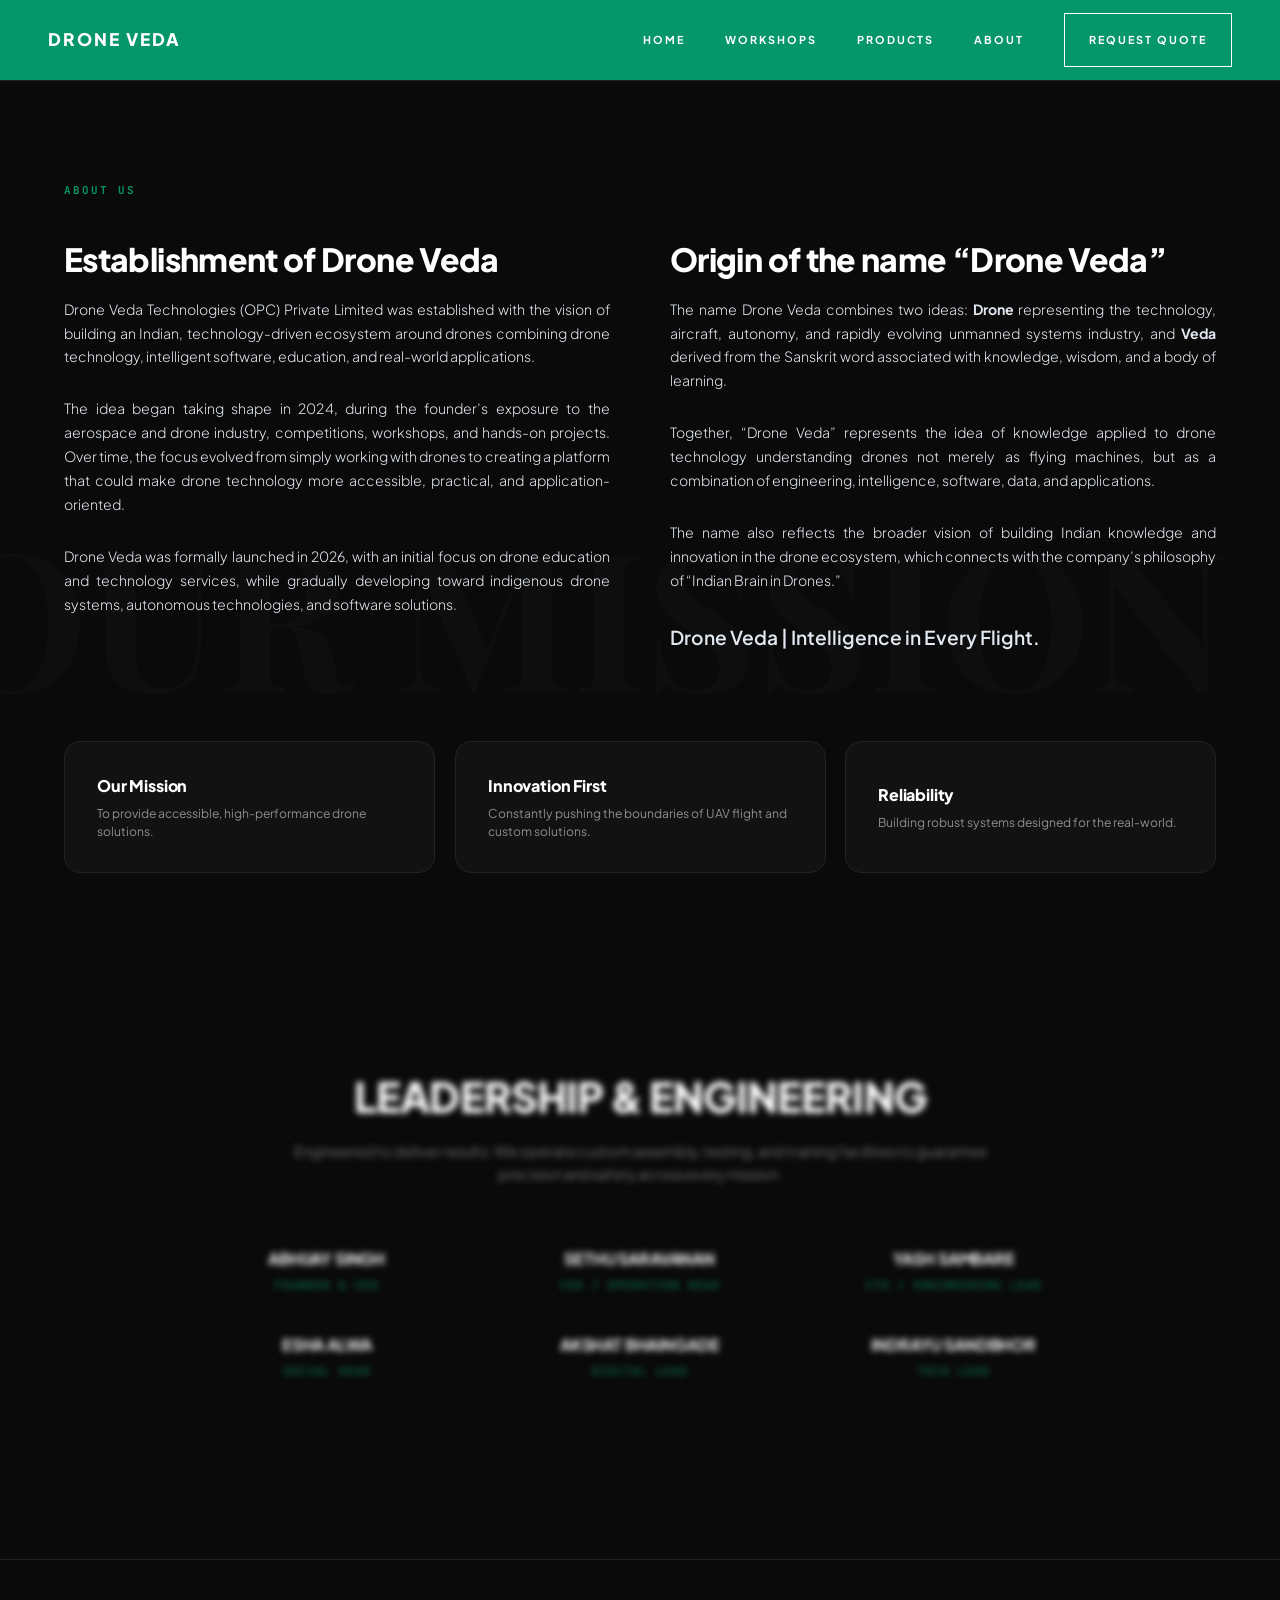
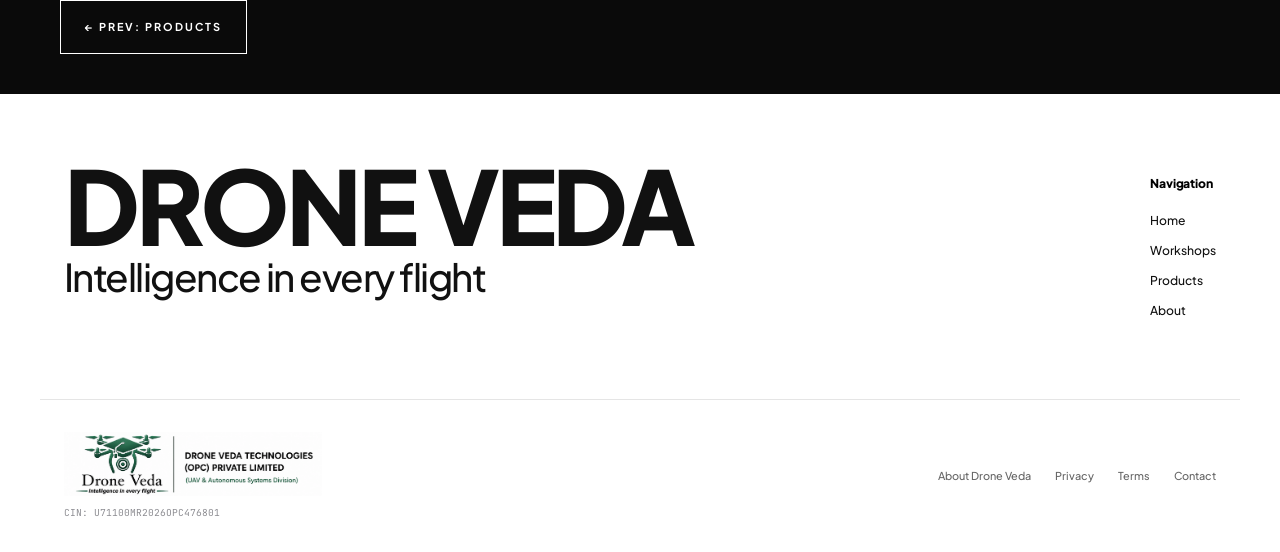
==== commit 24e5a226: "feat: implement core website pages, cart logic, and global styles" ====
--- a/pages/about.html
+++ b/pages/about.html
@@ -45,7 +45,14 @@
         <a href="workshops.html" class="nav-link">WORKSHOPS</a>
         <a href="products.html" class="nav-link">PRODUCTS</a>
         <a href="about.html" class="nav-link active">ABOUT</a>
-        <a href="checkout.html" class="nav-link">CART (<span id="cart-count">0</span>)</a>
+        <a href="checkout.html" class="nav-link" id="nav-cart-btn" style="display: none; align-items: center; gap: 5px;" title="Cart">
+          <svg width="20" height="20" viewBox="0 0 24 24" fill="none" stroke="currentColor" stroke-width="2" stroke-linecap="round" stroke-linejoin="round">
+            <circle cx="9" cy="21" r="1"></circle>
+            <circle cx="20" cy="21" r="1"></circle>
+            <path d="M1 1h4l2.68 13.39a2 2 0 0 0 2 1.61h9.72a2 2 0 0 0 2-1.61L23 6H6"></path>
+          </svg>
+          (<span id="cart-count">0</span>)
+        </a>
         <a href="../index.html#contact" class="btn">REQUEST QUOTE</a>
       </nav>
     </div>
@@ -95,7 +102,8 @@
               <p class="about-text">The name Drone Veda combines two ideas: <strong>Drone</strong> representing the
                 technology, aircraft, autonomy, and rapidly evolving unmanned systems industry, and
                 <strong>Veda</strong> derived from the Sanskrit word associated with knowledge, wisdom, and a body of
-                learning.</p>
+                learning.
+              </p>
 
               <p class="about-text">Together, “Drone Veda” represents the idea of knowledge applied to drone technology
                 understanding drones not merely as flying machines, but as a combination of engineering, intelligence,
@@ -204,7 +212,7 @@
             <div class="reveal-item">
               <h4
                 style="font-size: 1.25rem; font-weight: 700; text-transform: uppercase; margin-bottom: 6px; font-family: var(--font-family); color: var(--text-primary);">
-                AKSHAT BHAIGADE</h4>
+                AKSHAT BHAINGADE</h4>
               <p
                 style="color: var(--logo-green); font-size: 0.85rem; letter-spacing: 1px; text-transform: uppercase; font-family: var(--font-mono);">
                 Digital Lead</p>
@@ -244,11 +252,7 @@
               <a href="products.html" class="footer-link">Products</a>
               <a href="about.html" class="footer-link">About</a>
             </div>
-            <div class="footer-column">
-              <h4 class="footer-col-title">Services</h4>
-              <a href="products.html" class="footer-link">Products</a>
-              <a href="workshops.html" class="footer-link">Training</a>
-            </div>
+            
           </div>
         </div>
 
--- a/assets/css/style.css
+++ b/assets/css/style.css
@@ -238,7 +238,7 @@
 
 header.navbar.navbar-home {
   background-color: #000000 !important;
-  transition: background-color 0.8s ease-in-out, padding var(--transition-normal);
+  transition: background-color 0.6s, padding var(--transition-normal);
 }
 
 header.navbar.navbar-home.scrolled {
@@ -1292,7 +1292,8 @@
   font-size: 0.85rem;
   color: var(--text-muted);
   line-height: 1.5;
-  margin-bottom: 120px; /* Space for sticky bar */
+  margin-bottom: 120px;
+  /* Space for sticky bar */
 }
 
 .note-card strong {
@@ -1342,7 +1343,8 @@
 .pay-method-icon svg {
   width: 24px;
   height: 24px;
-  color: #002970; /* approx blue */
+  color: #002970;
+  /* approx blue */
 }
 
 .pay-method-text {
@@ -1362,7 +1364,8 @@
 }
 
 .btn-pay {
-  background: #0066FF !important; /* Slide to pay blue */
+  background: #0066FF !important;
+  /* Slide to pay blue */
   color: #fff !important;
   border: none !important;
   border-radius: 30px !important;
@@ -1385,6 +1388,7 @@
   .sticky-pay-bar {
     padding: 15px 16px;
   }
+
   .btn-pay {
     min-width: 150px;
     padding: 12px 20px !important;
@@ -1630,9 +1634,9 @@
 }
 
 .slim-social-banner:hover {
-  border-color: var(--logo-green) !important;
+  border-color: #ffffff !important;
   background: rgba(255, 255, 255, 0.05);
-  box-shadow: 0 4px 20px rgba(5, 150, 105, 0.15);
+  box-shadow: 0 4px 20px rgba(255, 255, 255, 0.15);
   transform: translateY(-2px);
 }
 
@@ -1651,14 +1655,14 @@
   border-radius: 8px;
   background: rgba(255, 255, 255, 0.05);
   border: 1px solid rgba(255, 255, 255, 0.08);
-  color: var(--logo-green);
+  color: #ffffff;
   transition: all var(--transition-normal);
 }
 
 .slim-social-banner:hover .social-icon-wrapper {
-  background: var(--logo-green);
+  background: #ffffff;
   color: #000000;
-  border-color: var(--logo-green);
+  border-color: #ffffff;
 }
 
 .social-banner-info {
@@ -1671,7 +1675,7 @@
   font-family: var(--font-family);
   font-size: 0.7rem;
   font-weight: 700;
-  color: var(--logo-green);
+  color: #ffffff;
   letter-spacing: 1.5px;
 }
 
@@ -1720,26 +1724,34 @@
 }
 
 @media print {
-  body, html {
+
+  body,
+  html {
     background-color: #fff !important;
     color: #000 !important;
   }
-  
-  *, *::before, *::after {
+
+  *,
+  *::before,
+  *::after {
     color: #000 !important;
     text-shadow: none !important;
   }
-  
-  .navbar, .modern-footer, .noise-overlay, button, .page-navigation {
+
+  .navbar,
+  .modern-footer,
+  .noise-overlay,
+  button,
+  .page-navigation {
     display: none !important;
   }
-  
+
   .billing-card {
     border: 1px solid #000 !important;
     box-shadow: none !important;
     background: transparent !important;
   }
-  
+
   .dashed-divider {
     border-color: #000 !important;
   }
@@ -1751,6 +1763,7 @@
   border-color: var(--text-primary) !important;
   transition: transform 0.2s cubic-bezier(0.175, 0.885, 0.32, 1.275), box-shadow 0.2s, background-color 0.2s, color 0.2s, border-color 0.2s !important;
 }
+
 .btn-primary:hover {
   transform: translateY(-3px) scale(1.02) !important;
   box-shadow: 0 6px 15px rgba(5, 150, 105, 0.3) !important;
@@ -1758,10 +1771,63 @@
   border-color: var(--logo-green) !important;
   color: #fff !important;
 }
+
 .btn-primary:active {
   transform: translateY(1px) scale(0.98) !important;
   box-shadow: none !important;
   background-color: var(--accent-hover) !important;
   border-color: var(--accent-hover) !important;
   color: #fff !important;
+}
+
+/* Endless Scrolling Gallery */
+.scrolling-gallery {
+  overflow: hidden;
+  width: 100%;
+  padding: 40px 0;
+  display: flex;
+  flex-direction: column;
+  gap: 20px;
+}
+
+.scrolling-row {
+  display: flex;
+  overflow: hidden;
+  white-space: nowrap;
+  width: 100%;
+  mask-image: linear-gradient(to right, transparent, black 10%, black 90%, transparent);
+  -webkit-mask-image: linear-gradient(to right, transparent, black 10%, black 90%, transparent);
+}
+
+.scrolling-track {
+  display: flex;
+  gap: 20px;
+  width: max-content;
+}
+
+.scrolling-row-left .scrolling-track {
+  animation: scrollLeft 60s linear infinite;
+}
+
+.scrolling-track img {
+  height: 220px;
+  width: 320px;
+  border-radius: 12px;
+  object-fit: cover;
+  transition: transform 0.4s ease, opacity 1s ease-in-out;
+  box-shadow: 0 4px 15px rgba(0, 0, 0, 0.3);
+}
+
+.scrolling-track img:hover {
+  transform: scale(1.03);
+}
+
+@keyframes scrollLeft {
+  0% {
+    transform: translateX(0);
+  }
+
+  100% {
+    transform: translateX(calc(-50% - 10px));
+  }
 }
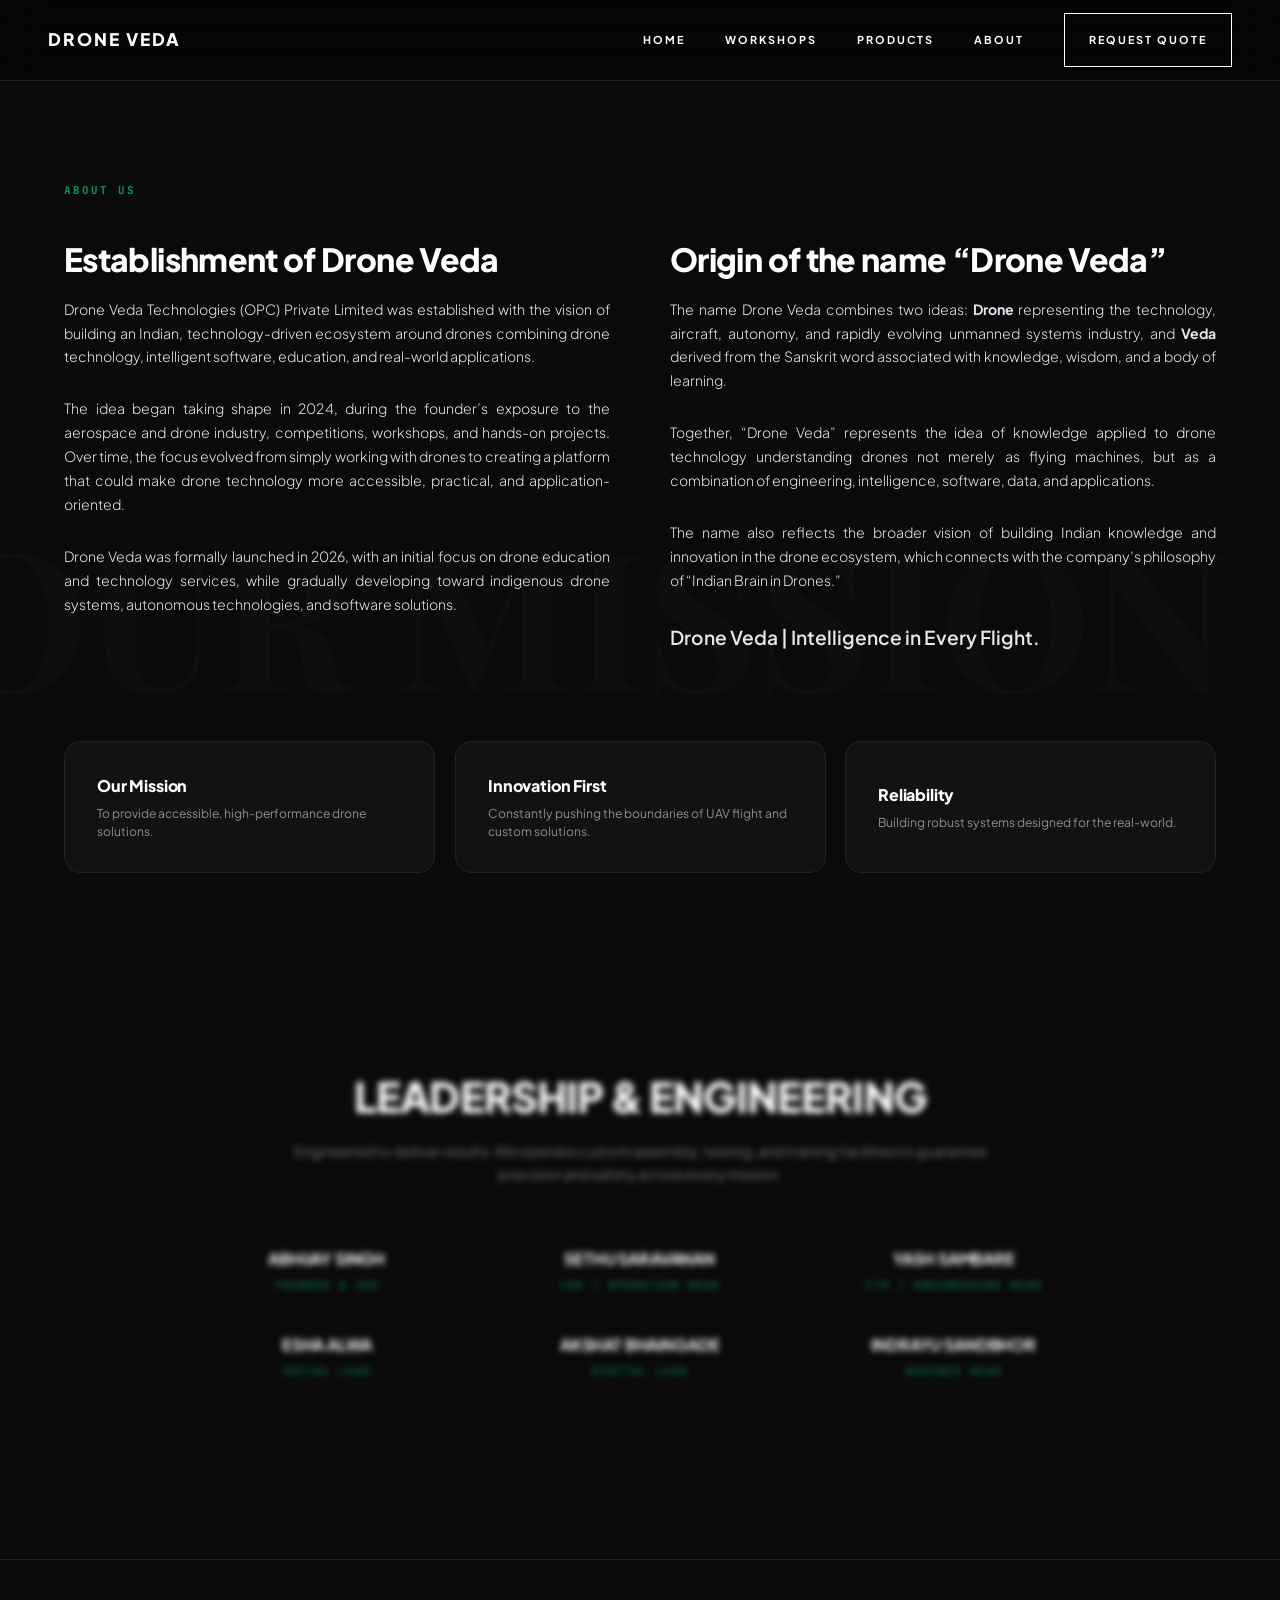
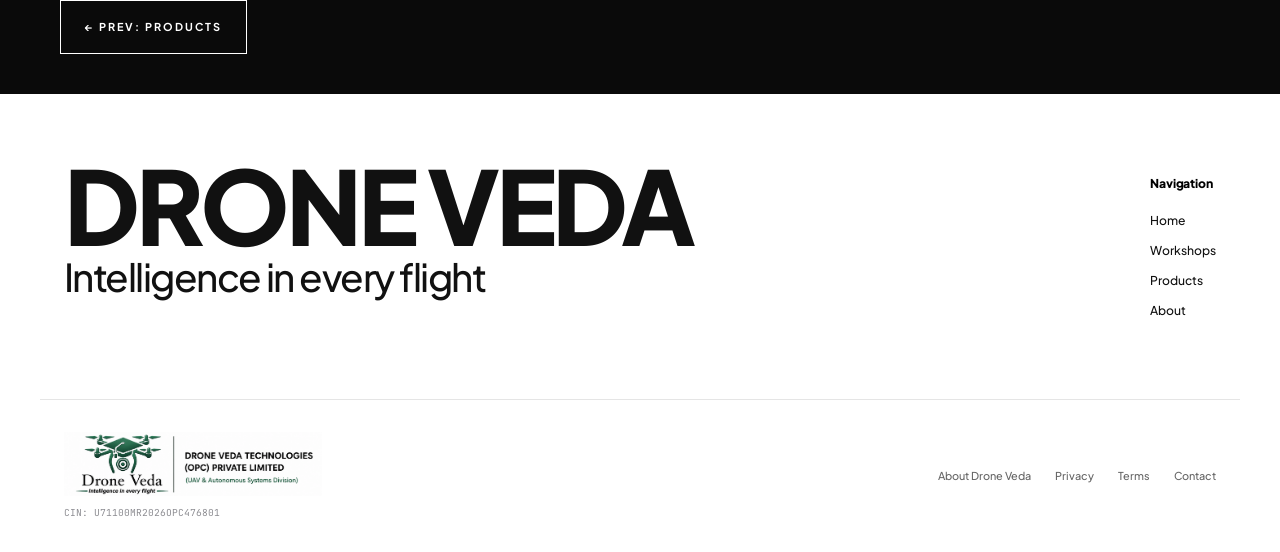
==== commit ac713e61: "feat: add about and products pages, optimize hero media loading, and implement interactive frontend " ====
--- a/pages/about.html
+++ b/pages/about.html
@@ -45,8 +45,10 @@
         <a href="workshops.html" class="nav-link">WORKSHOPS</a>
         <a href="products.html" class="nav-link">PRODUCTS</a>
         <a href="about.html" class="nav-link active">ABOUT</a>
-        <a href="checkout.html" class="nav-link" id="nav-cart-btn" style="display: none; align-items: center; gap: 5px;" title="Cart">
-          <svg width="20" height="20" viewBox="0 0 24 24" fill="none" stroke="currentColor" stroke-width="2" stroke-linecap="round" stroke-linejoin="round">
+        <a href="checkout.html" class="nav-link" id="nav-cart-btn" style="display: none; align-items: center; gap: 5px;"
+          title="Cart">
+          <svg width="20" height="20" viewBox="0 0 24 24" fill="none" stroke="currentColor" stroke-width="2"
+            stroke-linecap="round" stroke-linejoin="round">
             <circle cx="9" cy="21" r="1"></circle>
             <circle cx="20" cy="21" r="1"></circle>
             <path d="M1 1h4l2.68 13.39a2 2 0 0 0 2 1.61h9.72a2 2 0 0 0 2-1.61L23 6H6"></path>
@@ -197,7 +199,7 @@
                 YASH SAMBARE</h4>
               <p
                 style="color: var(--logo-green); font-size: 0.85rem; letter-spacing: 1px; text-transform: uppercase; font-family: var(--font-mono);">
-                CTO / Engineering Lead</p>
+                CTO / Engineering Head</p>
             </div>
 
             <div class="reveal-item">
@@ -206,7 +208,7 @@
                 ESHA ALWA</h4>
               <p
                 style="color: var(--logo-green); font-size: 0.85rem; letter-spacing: 1px; text-transform: uppercase; font-family: var(--font-mono);">
-                Social Head</p>
+                Social Lead</p>
             </div>
 
             <div class="reveal-item">
@@ -224,7 +226,7 @@
                 INDRAYU SANDBHOR</h4>
               <p
                 style="color: var(--logo-green); font-size: 0.85rem; letter-spacing: 1px; text-transform: uppercase; font-family: var(--font-mono);">
-                Tech Lead</p>
+                Busines Head</p>
             </div>
           </div>
         </div>
@@ -252,7 +254,7 @@
               <a href="products.html" class="footer-link">Products</a>
               <a href="about.html" class="footer-link">About</a>
             </div>
-            
+
           </div>
         </div>
 
--- a/assets/css/style.css
+++ b/assets/css/style.css
@@ -229,7 +229,7 @@
   left: 0;
   right: 0;
   z-index: 100;
-  background-color: var(--logo-green);
+  background-color: rgba(0, 0, 0, 0.5);
   backdrop-filter: blur(20px);
   -webkit-backdrop-filter: blur(20px);
   border-bottom: 1px solid var(--border-color);
@@ -237,12 +237,12 @@
 }
 
 header.navbar.navbar-home {
-  background-color: #000000 !important;
+  background-color: rgba(0, 0, 0, 0.5) !important;
   transition: background-color 0.6s, padding var(--transition-normal);
 }
 
 header.navbar.navbar-home.scrolled {
-  background-color: var(--logo-green) !important;
+  background-color: rgba(0, 0, 0, 0.5) !important;
 }
 
 .nav-container {
@@ -385,6 +385,7 @@
   align-items: flex-end;
   padding-bottom: 12%;
   overflow: hidden;
+  background-color: #000000;
 }
 
 .hero-video-container {
@@ -394,12 +395,25 @@
   width: 100%;
   height: 100%;
   z-index: 1;
+  background-color: #000000;
+}
+
+.hero-video-container picture {
+  display: block;
+  width: 100%;
+  height: 100%;
 }
 
 .hero-video {
   width: 100%;
   height: 100%;
   object-fit: cover;
+  opacity: 0;
+  transition: opacity 0.8s cubic-bezier(0.16, 1, 0.3, 1);
+  will-change: opacity;
+}
+
+.hero-video.hero-loaded {
   opacity: 0.7;
 }
 
@@ -832,6 +846,217 @@
 
 .contact-section {
   background: #000000 !important;
+}
+
+/* ==========================================================================
+   PRODUCT CARDS SYSTEMIC ALIGNMENT SYSTEM
+   ========================================================================== */
+.grid-4 > .reveal-item {
+  display: flex;
+  flex-direction: column;
+  height: 100%;
+}
+
+.tier-card.product-card {
+  position: relative;
+  display: flex;
+  flex-direction: column;
+  height: 100%;
+  min-height: 700px;
+  border-radius: 20px;
+  overflow: hidden;
+  border: 1px solid rgba(255, 255, 255, 0.1);
+  padding: 0 !important;
+  background: var(--bg-card);
+}
+
+.product-card-bg {
+  position: absolute;
+  top: 0;
+  left: 0;
+  width: 100%;
+  height: 100%;
+  object-fit: cover;
+  z-index: 0;
+}
+
+.product-card-overlay {
+  position: absolute;
+  top: 0;
+  left: 0;
+  width: 100%;
+  height: 100%;
+  background: linear-gradient(to bottom, rgba(0, 0, 0, 0.5) 0%, rgba(0, 0, 0, 0.7) 40%, rgba(0, 0, 0, 0.95) 100%);
+  z-index: 1;
+}
+
+.product-card-body {
+  position: relative;
+  z-index: 2;
+  display: flex;
+  flex-direction: column;
+  height: 100%;
+  padding: 30px;
+}
+
+/* 1. Upper Info Area */
+.product-card-info {
+  display: flex;
+  flex-direction: column;
+  flex-shrink: 0;
+}
+
+.product-card .tier-name {
+  font-family: var(--font-mono);
+  color: rgba(255, 255, 255, 0.6);
+  font-size: 0.75rem;
+  letter-spacing: 2px;
+  text-transform: uppercase;
+  min-height: 18px;
+}
+
+.product-card .tier-title {
+  font-family: var(--font-family);
+  font-size: 2.2rem;
+  color: #fff;
+  margin-top: 8px;
+  line-height: 1.1;
+  font-weight: 800;
+  min-height: 52px;
+  display: -webkit-box;
+  -webkit-line-clamp: 2;
+  -webkit-box-orient: vertical;
+  overflow: hidden;
+}
+
+.product-card .tier-audience {
+  color: #fff;
+  font-size: 0.85rem;
+  margin-top: 10px;
+  margin-bottom: 0;
+  font-weight: 700;
+  text-transform: uppercase;
+  letter-spacing: 1px;
+  min-height: 20px;
+}
+
+.product-card .tier-desc {
+  color: rgba(255, 255, 255, 0.8);
+  margin-top: 12px;
+  margin-bottom: 0;
+  font-size: 0.9rem;
+  line-height: 1.5;
+  min-height: 64px;
+  display: -webkit-box;
+  -webkit-line-clamp: 3;
+  -webkit-box-orient: vertical;
+  overflow: hidden;
+}
+
+/* 2. Pricing Box */
+.product-card-pricing {
+  margin-top: auto;
+  padding-top: 16px;
+  padding-bottom: 20px;
+  flex-shrink: 0;
+  min-height: 64px;
+}
+
+.product-card-pricing .price-label {
+  font-size: 0.8rem;
+  color: rgba(255, 255, 255, 0.6);
+  text-transform: uppercase;
+  letter-spacing: 1px;
+  margin-bottom: 4px;
+}
+
+.product-card-pricing .price-value {
+  font-size: 2rem;
+  font-weight: bold;
+  color: #fff;
+  font-family: var(--font-mono);
+  line-height: 1;
+}
+
+/* 3. Frosted Specs & Action Container */
+.product-card-specs {
+  background: rgba(20, 20, 20, 0.6);
+  backdrop-filter: blur(16px);
+  -webkit-backdrop-filter: blur(16px);
+  border: 1px solid rgba(255, 255, 255, 0.08);
+  border-radius: 16px;
+  padding: 20px;
+  display: flex;
+  flex-direction: column;
+  flex-shrink: 0;
+  min-height: 254px;
+}
+
+.product-card-specs .tier-features {
+  display: flex;
+  flex-direction: column;
+  gap: 10px;
+  margin: 0 0 16px 0;
+  padding: 0;
+  list-style: none;
+  color: #fff;
+  font-size: 0.75rem;
+  font-weight: 500;
+  border-top: none;
+  min-height: 86px;
+  flex-shrink: 0;
+}
+
+.product-card-specs .tier-features li {
+  display: flex;
+  align-items: flex-start;
+  gap: 8px;
+  margin-bottom: 0;
+  padding-left: 0;
+  line-height: 1.4;
+}
+
+.product-card-specs .tier-features li::before {
+  display: none;
+}
+
+/* 4. Action Area: 2-Row Grid Slot System */
+.product-card-actions {
+  display: grid;
+  grid-template-rows: repeat(2, 54px);
+  gap: 10px;
+  margin-top: auto;
+}
+
+.product-card-actions .btn {
+  width: 100% !important;
+  height: 54px !important;
+  min-height: 54px !important;
+  text-align: center !important;
+  display: flex !important;
+  align-items: center !important;
+  justify-content: center !important;
+  margin: 0 !important;
+}
+
+.product-card-actions .cart-controls {
+  width: 100% !important;
+  height: 54px !important;
+  min-height: 54px !important;
+}
+
+@media (max-width: 768px) {
+  .tier-card.product-card {
+    min-height: auto;
+  }
+  .product-card .tier-title,
+  .product-card .tier-desc,
+  .product-card-specs .tier-features {
+    min-height: auto;
+  }
+  .product-card-actions {
+    grid-template-rows: auto;
+  }
 }
 
 .grid-4 {
